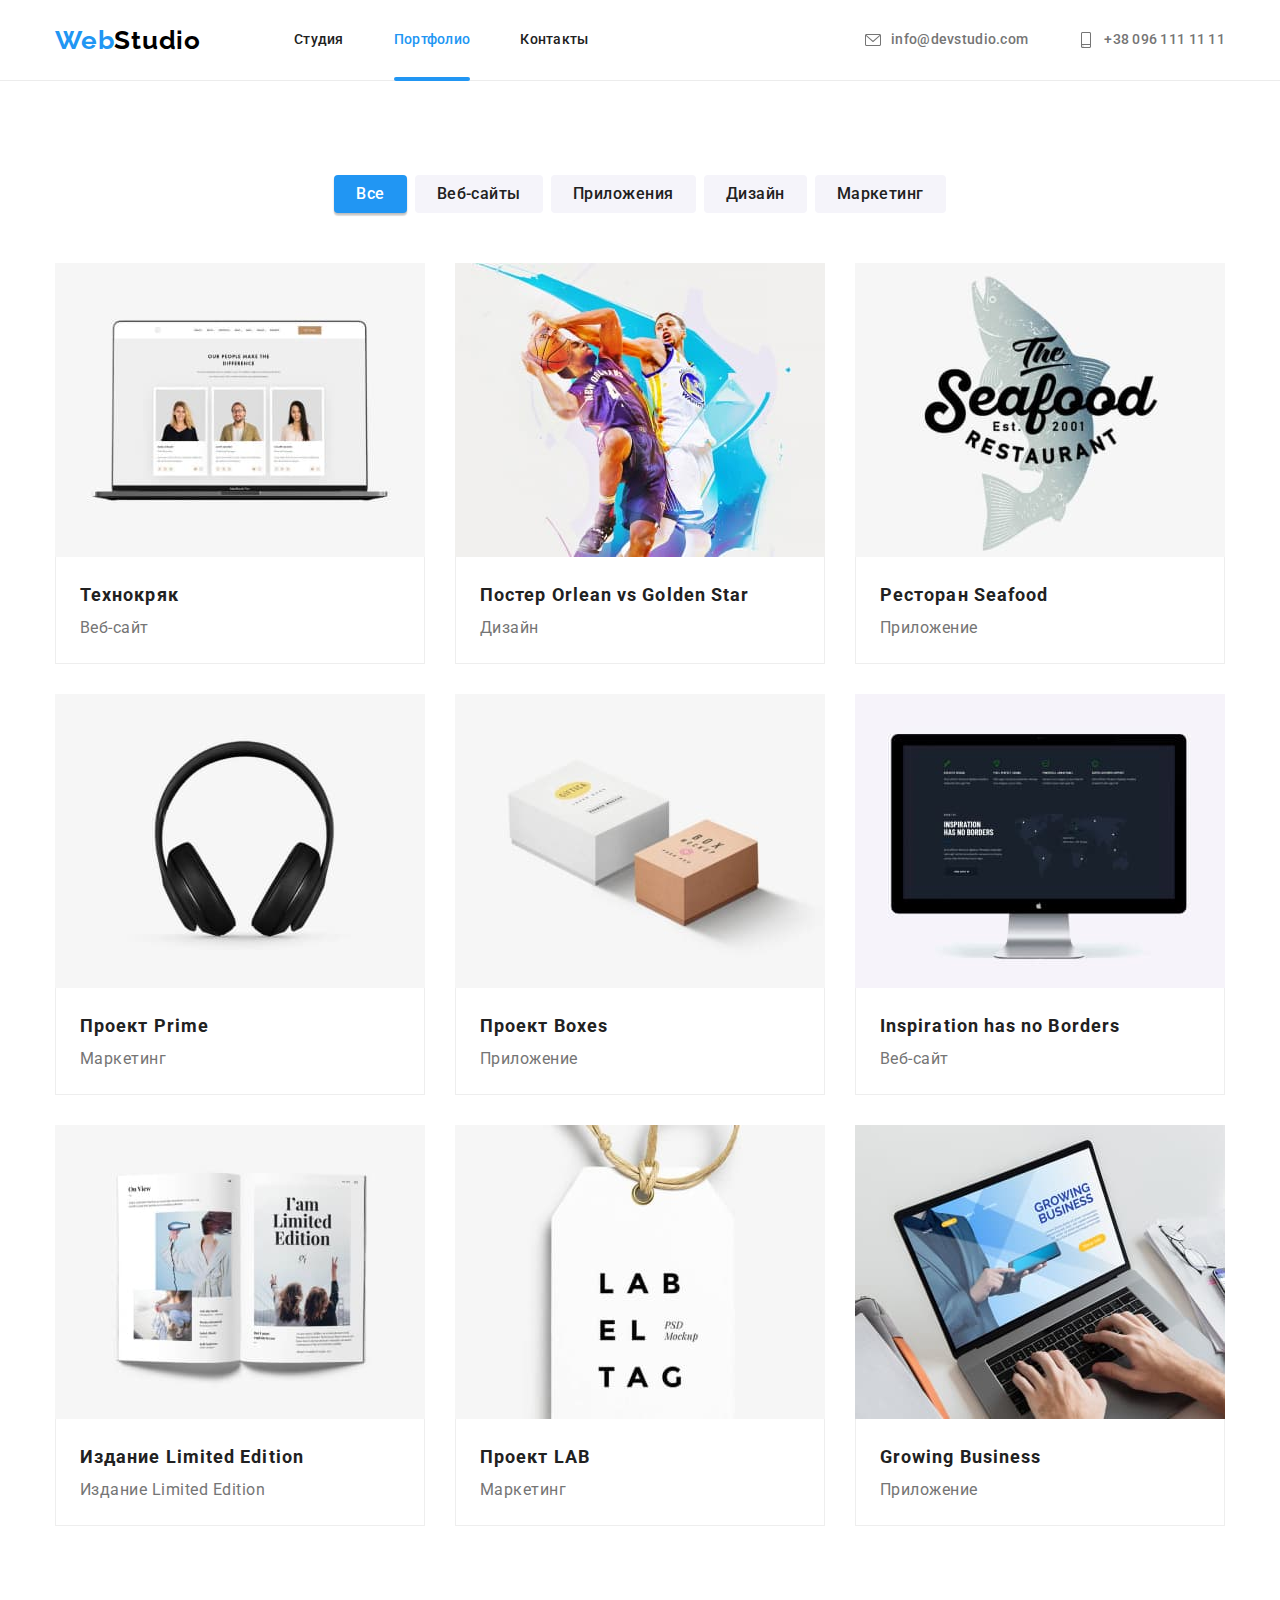
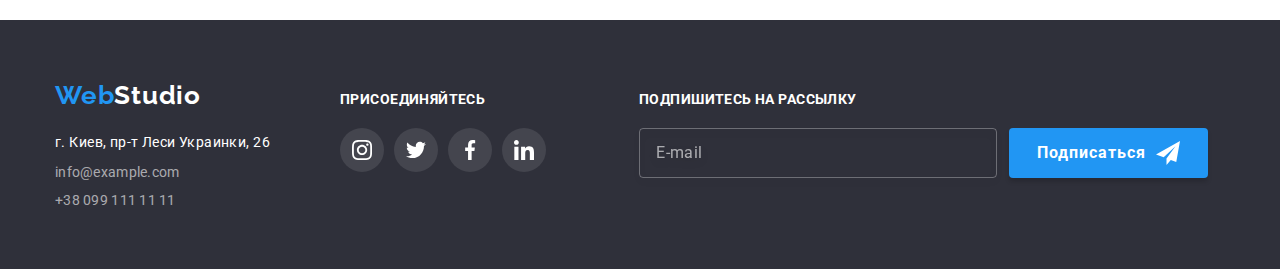
==== portfolio.html @ f816db90 "Clone homework 06" ====
<!DOCTYPE html>
<html lang="ru">
  <head>
    <meta charset="UTF-8" />
    <meta http-equiv="X-UA-Compatible" content="IE=edge" />
    <meta name="viewport" content="width=device-width, initial-scale=1.0" />
    <title>Портфолио</title>
    <link rel="stylesheet" href="css/modern-normalize.css" />
    <link rel="stylesheet" href="./css/styles.css" />

    <link rel="preconnect" href="https://fonts.googleapis.com" />
    <link rel="preconnect" href="https://fonts.gstatic.com" crossorigin />
    <link
      href="https://fonts.googleapis.com/css2?family=Raleway:wght@700&family=Roboto:wght@400;500;700;900&display=swap"
      rel="stylesheet"
    />
  </head>
  <body>
    <header class="header">
      <div class="container header-container">
        <nav class="header-navi">
          <a class="header-logo-first header-logo logo link" lang="en" href="./index.html"
            >Web<span class="header-logo-second logo">Studio</span></a
          >

          <ul class="header-list list">
            <li class="header-item">
              <a class="header-link link" href="./index.html">Студия</a>
            </li>
            <li class="header-item">
              <a class="header-link current link" href="./portfolio.html">Портфолио</a>
            </li>
            <li class="header-item"><a class="header-link link" href="">Контакты</a></li>
          </ul>
        </nav>
        <ul class="contact-list list">
          <li class="contact-item">
            <a href="mailto:info@devstudio.com" class="header-contacts header-envelope link">
              <svg class="contact-item-icon" width="16" height="16">
                <use href="./images/icons.svg#icon-envelope"></use>
              </svg>
              info@devstudio.com</a
            >
          </li>
          <li class="contact-item">
            <a href="tel:+380961111111" class="header-contacts header-tel link">
              <svg class="contact-item-icon" width="16" height="16">
                <use href="./images/icons.svg#icon-smartphone"></use>
              </svg>
              +38 096 111 11 11</a
            >
          </li>
        </ul>
      </div>
    </header>
    <main>
      <section class="filter section">
        <div class="container">
          <h1 class="filter-title visually-hidden">Projects</h1>
          <ul class="filter-list list">
            <li class="filter-item">
              <button class="filter-btn current-btn" type="button">Все</button>
            </li>
            <li class="filter-item"><button class="filter-btn" type="button">Веб-сайты</button></li>
            <li class="filter-item">
              <button class="filter-btn" type="button">Приложения</button>
            </li>
            <li class="filter-item"><button class="filter-btn" type="button">Дизайн</button></li>
            <li class="filter-item"><button class="filter-btn" type="button">Маркетинг</button></li>
          </ul>
          <ul class="work-list list">
            <li class="work-item">
              <div class="work-item-focus">
                <a href="" class="work-focus-link link">
                  <div class="work-item-wrap">
                    <img src="./images/portfolio/techno.jpg" width="370" alt="Технокряк" />
                    <p class="work-top-text">
                      Технокряк это современная площадка распространения коронавируса. Компании
                      используют эту платформу для цифрового шпионажа и атак на защищённые сервера
                      конкурентов.
                    </p>
                  </div>
                  <div class="work-about">
                    <h2 class="work-title">Технокряк</h2>
                    <p class="work-text">Веб-сайт</p>
                  </div>
                </a>
              </div>
            </li>

            <li class="work-item">
              <div class="work-item-focus">
                <a href="" class="work-focus-link link">
                  <div class="work-item-wrap">
                    <img
                      src="./images/portfolio/poster.jpg"
                      width="370"
                      alt="Постер New Orlean vs Golden Star"
                    />
                    <p class="work-top-text">
                      Lorem ipsum dolor sit amet consectetur adipisicing elit. Rerum, placeat
                      molestiae accusantium facere illum sapiente. Accusantium, sit quod maiores
                      nulla, tempore ratione laudantium a maxime atque odit ipsam reprehenderit
                      impedit!
                    </p>
                  </div>
                  <div class="work-about">
                    <h2 class="work-title">Постер <span lang="en">Orlean vs Golden Star</span></h2>
                    <p class="work-text">Дизайн</p>
                  </div>
                </a>
              </div>
            </li>

            <li class="work-item">
              <div class="work-item-focus">
                <a href="" class="work-focus-link link">
                  <div class="work-item-wrap">
                    <img src="./images/portfolio/seafood.jpg" width="370" alt="Ресторан Seafood" />
                    <p class="work-top-text">
                      Lorem ipsum dolor sit amet consectetur adipisicing elit. Rerum, placeat
                      molestiae accusantium facere illum sapiente. Accusantium, sit quod maiores
                      nulla, tempore ratione laudantium a maxime atque odit ipsam reprehenderit
                      impedit!
                    </p>
                  </div>
                  <div class="work-about">
                    <h2 class="work-title">Ресторан <span lang="en">Seafood</span></h2>
                    <p class="work-text">Приложение</p>
                  </div>
                </a>
              </div>
            </li>
            <li class="work-item">
              <div class="work-item-focus">
                <a href="" class="work-focus-link link">
                  <div class="work-item-wrap">
                    <img src="./images/portfolio/prime.jpg" width="370" alt="Проект Prime" />
                    <p class="work-top-text">
                      Lorem ipsum dolor sit amet consectetur adipisicing elit. Rerum, placeat
                      molestiae accusantium facere illum sapiente. Accusantium, sit quod maiores
                      nulla, tempore ratione laudantium a maxime atque odit ipsam reprehenderit
                      impedit!
                    </p>
                  </div>
                  <div class="work-about">
                    <h2 class="work-title">Проект <span lang="en">Prime</span></h2>
                    <p class="work-text">Маркетинг</p>
                  </div>
                </a>
              </div>
            </li>
            <li class="work-item">
              <div class="work-item-focus">
                <a href="" class="work-focus-link link">
                  <div class="work-item-wrap">
                    <img src="./images/portfolio/boxes.jpg" width="370" alt="Проект Boxes" />
                    <p class="work-top-text">
                      Lorem ipsum dolor sit amet consectetur adipisicing elit. Eius, soluta deserunt
                      praesentium ea harum ipsum quis dolores, aut iusto ducimus doloremque atque
                      consequatur sapiente vero? In error atque eius unde.
                    </p>
                  </div>
                  <div class="work-about">
                    <h2 class="work-title">Проект <span lang="en">Boxes</span></h2>
                    <p class="work-text">Приложение</p>
                  </div>
                </a>
              </div>
            </li>
            <li class="work-item">
              <div class="work-item-focus">
                <a href="" class="work-focus-link link">
                  <div class="work-item-wrap">
                    <img
                      lang="en"
                      src="./images/portfolio/borders.jpg"
                      width="370"
                      alt="Inspiration has no Borders"
                    />
                    <p class="work-top-text">
                      Lorem ipsum dolor sit amet consectetur adipisicing elit. Rerum, placeat
                      molestiae accusantium facere illum sapiente. Accusantium, sit quod maiores
                      nulla, tempore ratione laudantium a maxime atque odit ipsam reprehenderit
                      impedit!
                    </p>
                  </div>
                  <div class="work-about">
                    <h2 lang="en" class="work-title">Inspiration has no Borders</h2>
                    <p class="work-text">Веб-сайт</p>
                  </div>
                </a>
              </div>
            </li>
            <li class="work-item">
              <div class="work-item-focus">
                <a href="" class="work-focus-link link">
                  <div class="work-item-wrap">
                    <img
                      src="./images/portfolio/limited.jpg"
                      width="370"
                      alt="Издание Limited Edition"
                    />
                    <p class="work-top-text">
                      Lorem ipsum dolor sit amet consectetur adipisicing elit. Rerum, placeat
                      molestiae accusantium facere illum sapiente. Accusantium, sit quod maiores
                      nulla, tempore ratione laudantium a maxime atque odit ipsam reprehenderit
                      impedit!
                    </p>
                  </div>
                  <div class="work-about">
                    <h2 class="work-title">Издание <span lang="en">Limited Edition</span></h2>
                    <p class="work-text">Издание <span lang="en">Limited Edition</span></p>
                  </div>
                </a>
              </div>
            </li>
            <li class="work-item">
              <div class="work-item-focus">
                <a href="" class="work-focus-link link">
                  <div class="work-item-wrap">
                    <img src="./images/portfolio/lab.jpg" width="370" alt="Проект LAB" />
                    <p class="work-top-text">
                      Lorem ipsum dolor sit amet consectetur adipisicing elit. Rerum, placeat
                      molestiae accusantium facere illum sapiente. Accusantium, sit quod maiores
                      nulla, tempore ratione laudantium a maxime atque odit ipsam reprehenderit
                      impedit!
                    </p>
                  </div>
                  <div class="work-about">
                    <h2 class="work-title">Проект <span lang="en">LAB</span></h2>
                    <p class="work-text">Маркетинг</p>
                  </div>
                </a>
              </div>
            </li>
            <li class="work-item">
              <div class="work-item-focus">
                <a href="" class="work-focus-link link">
                  <div class="work-item-wrap">
                    <img
                      lang="en"
                      src="./images/portfolio/business.jpg"
                      width="370"
                      alt="Growing Business"
                    />
                    <p class="work-top-text">
                      Lorem ipsum dolor sit amet consectetur adipisicing elit. Rerum, placeat
                      molestiae accusantium facere illum sapiente. Accusantium, sit quod maiores
                      nulla, tempore ratione laudantium a maxime atque odit ipsam reprehenderit
                      impedit!
                    </p>
                  </div>
                  <div class="work-about">
                    <h2 lang="en" class="work-title">Growing Business</h2>
                    <p class="work-text">Приложение</p>
                  </div>
                </a>
              </div>
            </li>
          </ul>
        </div>
      </section>
    </main>
    <footer class="footer-main">
      <div class="container footer-all">
        <div class="footer-first">
          <a lang="en" href="./index.html" class="footer-logo-first logo footer-logo link"
            >Web<span class="footer-logo-second logo">Studio</span></a
          >
          <address class="footer">
            <ul class="footer-list list">
              <li class="footer-item">
                <a href="https://goo.gl/maps/25rhQZWRj38k3xnr6" class="footer-address link"
                  >г. Киев, пр-т Леси Украинки, 26</a
                >
              </li>
              <li class="footer-item">
                <a href="mailto:info@example.com" class="footer-contacts link">info@example.com</a>
              </li>
              <li class="footer-item">
                <a href="tel:+380991111111" class="footer-contacts link">+38 099 111 11 11</a>
              </li>
            </ul>
          </address>
        </div>
        <div class="footer-join">
          <p class="footer-join-title">присоединяйтесь</p>
          <ul class="footer-social-list list">
            <li class="footer-social-item">
              <a href="" class="footer-social-link">
                <svg class="footer-social-icon" width="20" height="20">
                  <use href="./images/icons.svg#icon-instagram"></use>
                </svg>
              </a>
            </li>
            <li class="footer-social-item">
              <a href="" class="footer-social-link">
                <svg class="footer-social-icon" width="20" height="20">
                  <use href="./images/icons.svg#icon-twitter"></use>
                </svg>
              </a>
            </li>
            <li class="footer-social-item">
              <a href="" class="footer-social-link">
                <svg class="footer-social-icon" width="20" height="20">
                  <use href="./images/icons.svg#icon-facebook"></use>
                </svg>
              </a>
            </li>
            <li class="footer-social-item">
              <a href="" class="footer-social-link">
                <svg class="footer-social-icon" width="20" height="20">
                  <use href="./images/icons.svg#icon-linkedin"></use>
                </svg>
              </a>
            </li>
          </ul>
        </div>
        <div class="mailing">
          <p class="mailing-title">Подпишитесь на рассылку</p>
          <form action="#" class="mailing-forms">
            <input type="email" class="mailing-text" placeholder="E-mail" />
            <button type="submit" class="mailing-btn">
              Подписаться
              <svg class="send-icon" width="24" height="24">
                <use href="images/icons.svg#icon-send"></use>
              </svg>
            </button>
          </form>
        </div>
      </div>
    </footer>
  </body>
</html>
---- css/styles.css ----
:root {
  --first-color: #ffffff;
  --second-color: #212121;
  --third-color: #757575;
  --accent-color: #2196f3;
  --background-button: #f5f4fa;
  --contacts-color: rgba(255, 255, 255, 0.6);
  --background-first: #2f303a;
  --background-second: #e5e5e5;
  --logo-color: #000000;
  --hover-color: #188ce8;
  --icon-color: #afb1b8;
}

body {
  font-family: Roboto, sans-serif;
  color: var(--second-color);
}
button {
  cursor: pointer;
}

.list {
  list-style: none;
}
.link {
  text-decoration: none;
}

p,
h1,
h2,
h3,
h4,
h5,
h6 {
  margin: 0;
}
ul {
  margin: 0;
  padding: 0;
}

.container {
  width: 1200px;
  padding-left: 15px;
  padding-right: 15px;
  margin: 0 auto;
}
.section {
  padding-top: 94px;
  padding-bottom: 94px;
}
img {
  display: block;
  max-width: 100%;
}

.visually-hidden {
  position: absolute;
  width: 1px;
  height: 1px;
  margin: -1px;
  border: 0;
  padding: 0;
  white-space: nowrap;
  clip-path: inset(100%);
  clip: rect(0 0 0 0);
  overflow: hidden;
}
/* -----------Logo---------------- */
.logo {
  font-family: Raleway;
  font-weight: 700;
  font-size: 26px;
  line-height: 1.19;
  letter-spacing: 0.03em;
}
.header-logo {
  display: block;
  padding-top: 24px;
  padding-bottom: 24px;
}
.header-logo-first {
  color: var(--accent-color);
  margin-right: 93px;
}
.header-logo-second {
  color: var(--logo-color);
}

.footer-logo-first {
  color: var(--accent-color);
}
.footer-logo-second {
  color: var(--first-color);
}
/* -----------------Header-------------- */
.current-link {
  color: var(--accent-color);
}
.header {
  background-color: var(--first-color);
  border-bottom: 1px solid #ececec;
  width: 100%;
}
.header-link {
  display: block;
  font-weight: 500;
  font-size: 14px;
  line-height: 1.14;
  letter-spacing: 0.02em;
  padding-top: 32px;
  padding-bottom: 32px;

  color: var(--second-color);
  transition: color 250ms cubic-bezier(0.4, 0, 0.2, 1);
  position: relative;
}
.header-link:hover,
.header-link:focus,
.current {
  color: var(--accent-color);
}
.header-link.current::after {
  content: '';
  width: 100%;
  height: 4px;
  border-radius: 2px;
  background-color: var(--accent-color);
  position: absolute;
  left: 0;
  bottom: -1px;
}
.header-contacts {
  display: flex;
  align-items: center;
  font-weight: 500;
  font-size: 14px;
  line-height: 1.14;
  letter-spacing: 0.02em;
  padding-top: 32px;
  padding-bottom: 32px;

  color: var(--third-color);
  transition: color 250ms cubic-bezier(0.4, 0, 0.2, 1);
}
.header-contacts:focus,
.header-contacts:hover {
  color: var(--accent-color);
}
.header-navi {
  display: flex;
  align-items: center;
}
.header-container {
  display: flex;
  align-items: center;
}

.contact-list {
  display: flex;
  margin-left: auto;
  justify-content: center;
  align-items: center;
}
.header-list {
  display: flex;
}
.header-item {
  display: block;
  margin-right: 50px;
}
.header-item:last-child {
  margin-right: 0;
}
.contact-item {
  display: flex;
  align-items: center;
  justify-content: center;
  margin-right: 50px;
}

.contact-item:last-child {
  margin-right: 0px;
}
.contact-item-icon {
  fill: currentColor;
  margin-right: 10px;
}

/* -------------- Footer -------------------  */
.footer-main {
  background-color: var(--background-first);
  padding-top: 60px;
  padding-bottom: 60px;
}
.footer-logo {
  display: block;
  margin-bottom: 20px;
}

.footer-item:not(:last-child) {
  margin-bottom: 9px;
}

.footer-link {
  font-size: 14px;
  line-height: 1.14;
  letter-spacing: 0.02em;

  color: var(--second-color);
  transition: color 250ms cubic-bezier(0.4, 0, 0.2, 1);
}
.footer-link:hover,
.footer-link:focus {
  color: var(--accent-color);
}
.footer-contacts {
  font-size: 14px;
  font-style: normal;
  line-height: 1.14;
  letter-spacing: 0.02em;

  color: var(--contacts-color);
  transition: color 250ms cubic-bezier(0.4, 0, 0.2, 1);
}
.footer-contacts:hover,
.footer-contacts:focus {
  color: var(--accent-color);
}
.footer-address {
  font-size: 14px;
  font-style: normal;
  line-height: 1.71;
  letter-spacing: 0.03em;
  color: var(--first-color);
  transition: color 250ms cubic-bezier(0.4, 0, 0.2, 1);
}

.footer-address:hover,
.footer-address:focus {
  color: var(--accent-color);
}
.footer-all {
  display: flex;
  align-items: baseline;
}
.footer-join {
  justify-content: center;
  align-items: center;
  margin-top: 0px;
  margin-left: 70px;
}
.footer-join-title {
  font-weight: 700;
  font-size: 14px;
  line-height: 1.14;
  letter-spacing: 0.03em;
  text-align: left;
  text-transform: uppercase;
  color: var(--first-color);
  margin-bottom: 20px;
}
.footer-social-list {
  display: flex;
  justify-content: center;
}
.footer-social-item {
  width: 44px;
  height: 44px;
}
.footer-social-item + .footer-social-item {
  margin-left: 10px;
}
.footer-social-link {
  display: flex;
  align-items: center;
  justify-content: center;
  width: 100%;
  height: 100%;
  border-radius: 50%;
  background-color: rgba(255, 255, 255, 0.1);
  transition: background-color 250ms cubic-bezier(0.4, 0, 0.2, 1);
}
.footer-social-link:hover,
.footer-social-link:focus {
  background-color: var(--accent-color);
}
.footer-social-icon {
  fill: var(--first-color);
}
.mailing {
  justify-content: center;
  align-items: center;
  margin-top: 0px;
  margin-left: 93px;
}
.mailing-forms {
  display: flex;
}
.mailing-forms:hover, .mailing-forms:focus {
  color: var(--accent-color);
}
.mailing-title {
  font-weight: 700;
font-size: 14px;
line-height: 1.14;
letter-spacing: 0.03em;
text-transform: uppercase;
color: var(--first-color);
margin-bottom: 20px;
}


.mailing-text {
  border: 1px solid rgba(255, 255, 255, 0.3);
box-sizing: border-box;
filter: drop-shadow(0px 4px 4px rgba(0, 0, 0, 0.15));
border-radius: 4px;
padding: 15px 16px;
background-color: transparent;
width: 358px; 
color: var(--first-color);

}
.mailing-text::placeholder {
  width: 358px;
  height: 50px;
  font-size: 16px;
line-height: 1.25;
display: flex;
align-items: center;
letter-spacing: 0.03em;
color: rgba(255, 255, 255, 0.6);

}
.mailing-btn {
  display: flex;
  justify-content: center;
  align-items: center;
padding: 10px 28px;
  font-weight: 700;
font-size: 16px;
line-height: 1.87;
display: flex;
align-items: center;
text-align: center;
letter-spacing: 0.06em;
color: var(--first-color);
border: none;
box-shadow: 0px 4px 4px rgba(0, 0, 0, 0.15);
border-radius: 4px;
background: var(--accent-color);



margin-left: 12px;
}
.send-icon {
  margin-left: 10px;
}


/*-------------- Main section -------------*/
.main-work {
  background-image: linear-gradient(rgba(47, 48, 58, 0.4), rgba(47, 48, 58, 0.4)),
    url(../images/Img_bg.jpg);
  background-repeat: no-repeat;
  background-size: cover;
  background-position: center;
  margin-left: auto;
  margin-right: auto;
  max-width: 1600px;
  text-align: center;
  padding-top: 200px;
  padding-bottom: 200px;
}
.main-container {
  width: 696px;
}

.main-title {
  font-weight: 900;
  font-size: 44px;
  line-height: 1.36;
  text-align: center;
  letter-spacing: 0.06em;
  text-transform: uppercase;
  color: var(--first-color);
  margin-bottom: 30px;
}
.main-btn {
  font-family: Roboto;
  font-weight: 700;
  font-size: 16px;
  line-height: 1.87;
  letter-spacing: 0.06em;

  display: inline-block;
  border: none;
  border-radius: 4px;

  max-height: 50px;
  color: var(--first-color);
  background-color: var(--accent-color);
  cursor: pointer;
  padding: 10px 32px;
  transition: color 250ms cubic-bezier(0.4, 0, 0.2, 1),
    background-color 250ms cubic-bezier(0.4, 0, 0.2, 1);
}
.main-btn:hover,
.main-btn:focus {
  background-color: var(--hover-color);
  color: var(--first-color);
}

/* --------- Features section ---------- */
.features {
  background-color: var(--first-color);
}
.features-icon-list {
  display: flex;
  justify-content: center;
}
.features-icon-item {
  display: flex;
  align-items: center;
  justify-content: center;
  width: 270px;
  height: 120px;
  background-color: var(--background-button);
  margin-bottom: 30px;
}
.features-icon-item + .features-icon-item {
  margin-left: 30px;
}
.features-list {
  display: flex;
}
.features-item {
  max-width: 270px;
}
.features-item:not(:last-child) {
  margin-right: 30px;
}

.features-func {
  font-weight: 700;
  font-size: 14px;
  line-height: 1.14;
  letter-spacing: 0.03em;
  text-transform: uppercase;
  color: var(--second-color);
  margin-bottom: 10px;
}
.features-text {
  font-size: 14px;
  line-height: 1.71;
  letter-spacing: 0.03em;
  color: var(--third-color);
}


/* ----------- About ------------ */

.about {
  background-color: var(--first-color);
  padding-top: 0;
}
.about-list {
  display: flex;
}
.about-item {
  position: relative;
}
.about-item:not(:last-child) {
  margin-right: 30px;
}
.about-title {
  font-weight: 700;
  font-size: 36px;
  line-height: 1.17;
  text-align: center;
  letter-spacing: 0.03em;

  color: var(--second-color);
  margin-bottom: 50px;
}

.about-top-text {
  display: flex;
  justify-content: center;
  align-items: center;
  width: 370px;
  height: 70px;
  font-weight: 700;
  font-size: 14px;
  line-height: 1.14;
  text-align: center;
  letter-spacing: 0.03em;
  text-transform: uppercase;
  color: var(--first-color);
  background-color: rgba(47, 48, 58, 0.8);

  position: absolute;
  bottom: 0;
}

/* --------------- Team ------------- */
.team {
  background-color: var(--background-button);
}

.team-title {
  font-weight: 700;
  font-size: 36px;
  line-height: 1.16;
  letter-spacing: 0.03em;
  text-align: center;

  color: var(--second-color);
  margin-bottom: 50px;
}
.team-card {
  background-color: var(--first-color);
  box-shadow: 0px 1px 3px rgba(0, 0, 0, 0.12), 0px 1px 1px rgba(0, 0, 0, 0.14),
    0px 2px 1px rgba(0, 0, 0, 0.2);
  border-radius: 0px 0px 4px 4px;
  padding: 30px 32px;
}
.team-list {
  display: flex;
  flex-wrap: wrap;
  margin-right: -30px;
  margin-bottom: -30px;
}
.team-item {
  flex-basis: calc(100% / 4 - 30px);
  margin-right: 30px;
  margin-bottom: 30px;
  /* filter: drop-shadow(0px 4px 4px rgba(0, 0, 0, 0.25)); */
}

.team-personal {
  font-weight: 500;
  font-size: 16px;
  line-height: 1.19;
  text-align: center;
  letter-spacing: 0.03em;

  color: var(--second-color);

  margin-bottom: 10px;
}

.team-text {
  font-size: 16px;
  line-height: 1.19;
  letter-spacing: 0.03em;
  text-align: center;
  color: var(--third-color);
  margin-bottom: 16px;
}

.team-social-list {
  display: flex;
  justify-content: center;
  /* padding-left: 32px;
  padding-right: 32px; */
}
.team-social-item {
  width: 44px;
  height: 44px;
}
.team-social-item + .team-social-item {
  margin-left: 10px;
}
.team-social-link {
  display: flex;
  align-items: center;
  justify-content: center;
  width: 100%;
  height: 100%;
  border-radius: 50%;
  background-color: var(--first-color);
  color: var(--icon-color);
  transition: color 250ms cubic-bezier(0.4, 0, 0.2, 1),
    background-color 250ms cubic-bezier(0.4, 0, 0.2, 1);
}
.team-social-link:hover,
.team-social-link:focus {
  background-color: var(--accent-color);
  color: var(--first-color);
}
.team-social-icon {
  fill: currentColor;
}

/* --------------- CLIENT ------------------- */

.client-title {
  font-weight: 700px;
  font-size: 36px;
  line-height: 1.17;
  text-align: center;
  letter-spacing: 0.03em;
  margin-top: 0;
  margin-bottom: 50px;
}

.client-list {
  display: flex;
  justify-content: center;
}
.client-item {
  display: flex;
  align-items: center;
  justify-content: center;
  width: 170px;
  height: 92px;
}
.client-item + .client-item {
  margin-left: 30px;
}
.client-link {
  display: flex;
  align-items: center;
  justify-content: center;
  width: 100%;
  height: 100%;
  color: var(--icon-color);
  border: 1px solid #afb1b8;
  border-radius: 4px;
  transition: color 250ms cubic-bezier(0.4, 0, 0.2, 1),
    border-color 250ms cubic-bezier(0.4, 0, 0.2, 1);
}
.client-icon {
  fill: currentColor;
}
.client-link:focus,
.client-link:hover {
  color: var(--accent-color);
  border-color: var(--accent-color);
}

/* --------------- PORTFOLIO----------------- */

/* -----------------Filter------------------ */
.filter {
  background-color: var(--first-color);
}
.filter-list {
  display: flex;
  justify-content: center;
  margin-bottom: 50px;
}

.filter-item:not(:last-child) {
  margin-right: 8px;
}
.work-list {
  display: flex;
  flex-wrap: wrap;
  margin-right: -30px;
  margin-bottom: -30px;
}
.work-item {
  flex-basis: calc(100% / 3 - 30px);
  margin-right: 30px;
  margin-bottom: 30px;
}
.work-item-wrap {
  position: relative;
  overflow: hidden;
}
.work-top-text {
  font-size: 18px;
  line-height: 1.56;
  letter-spacing: 0.03em;
  color: var(--first-color);
  background-color: rgba(33, 150, 243, 0.9);
  padding: 63px 24px;
  position: absolute;
  top: 0;
  left: 0;
  width: 370px;
  height: 100%;
  transition: transform 250ms cubic-bezier(0.4, 0, 0.2, 1);
  transform: translateY(101%);
  overflow: auto;
}
.work-focus-link:hover .work-top-text,
.work-focus-link:focus .work-top-text {
  transform: translateY(0);
}

.work-focus-link {
  display: block;
  border: 1px solid rgba(238, 238, 238, 1)
  background-color: var(--first-color);
  transition: box-shadow 250ms cubic-bezier(0.4, 0, 0.2, 1);
}
.work-focus-link:hover,
.work-focus-link:focus {
  box-shadow: 0px 4px 4px 0px rgba(0, 0, 0, 0.25);
  opacity: 1;
  }
.filter-btn {
  font-family: Roboto;
  font-weight: 500;
  font-size: 16px;
  line-height: 1.62;
  text-align: center;
  letter-spacing: 0.03em;
  cursor: pointer;
  background-color: var(--background-button);
  color: var(--second-color);
  border: none;
  border-radius: 4px;
  margin-right: 8px;
  padding: 6px 22px;
  transition: color 250ms cubic-bezier(0.4, 0, 0.2, 1),
    background-color 250ms cubic-bezier(0.4, 0, 0.2, 1),
    box-shadow 250ms cubic-bezier(0.4, 0, 0.2, 1);
}
.filter-btn:last-child {
  margin-right: 0;
}
.filter-btn:hover,
.filter-btn:focus {
  background-color: var(--accent-color);
  color: var(--first-color);
  border: none;
  box-shadow: 0px 3px 1px rgba(0, 0, 0, 0.1), 0px 1px 2px rgba(0, 0, 0, 0.08),
    0px 2px 2px rgba(0, 0, 0, 0.12);
}
.current-btn {
  background-color: var(--accent-color);
  color: var(--first-color);
  border: none;
  box-shadow: 0px 3px 1px rgba(0, 0, 0, 0.1), 0px 1px 2px rgba(0, 0, 0, 0.08),
    0px 2px 2px rgba(0, 0, 0, 0.12);
}

.work-about {
  
  box-sizing: border-box;
  padding: 20px 24px;
  border: 1px solid rgba(238, 238, 238, 1);
  border-top: none;
}
.work-title {
  font-weight: 700;
  font-size: 18px;
  line-height: 2;
  letter-spacing: 0.06em;

  color: var(--second-color);
}
.work-text {
  font-size: 16px;
  line-height: 1.87;

  letter-spacing: 0.03em;
  color: var(--third-color);
}

/* -------------------------------- MODAL DROP WINDOW ----------------------- */

.dropwindow {
  width: 100vw;
  height: 100vh;
  background-color: rgba(0, 0, 0, 0.2);
  position: fixed;
  top: 0;
  left: 0;
  transition: opacity 250ms, visibility 250ms;
}
.modal {
  width: 528px;
  min-height: 581px;
  background-color: var(--first-color);
  border-radius: 4px;
  position: absolute;
  top: 50%;
  left: 50%;
  transform: translate(-50%, -50%);
  /* padding-top: 40px;
  padding-left: 40px;
  padding-right: 40px; */
  padding: 40px;
}
.modal-close {
  position: absolute;
  top: 8px;
  right: 8px;
  width: 30px;
  height: 30px;
  border-radius: 50%;
  border: 1px solid rgba(0, 0, 0, 0.1);
  background-color: transparent;
  display: flex;
  align-items: center;
  justify-content: center;
}
.close-icon:hover, .close-icon:focus {
  fill: var(--accent-color);
}
.is-hidden {
  visibility: hidden;
  opacity: 0;
  pointer-events: none;
}
.modal-title {
font-weight: 700;
font-size: 20px;
line-height: 1.15;
text-align: center;
letter-spacing: 0.03em;
color: var(--second-color);
margin-bottom: 12px;


}
.modal-form-field {
  margin-bottom: 10px;
  
}
.input-modal-wrap {
  position: relative;
}
.input-icon {
  position: absolute;
  top:50%;
  transform: translateY(-50%);
  left: 12px;
  transition: fill 250ms cubic-bezier(0.4, 0, 0.2, 1);
}

.modal-input {
  width: 100%;
  height: 40px;
  border: 1px solid rgba(33, 33, 33, 0.2);
  box-sizing: border-box;
  border-radius: 4px;
  
  padding-left: 42px;
  padding-right: 16px;
  background-color: transparent;
  transition: border-color 250ms cubic-bezier(0.4, 0, 0.2, 1);
}
.modal-input:focus, .modal-input:hover {
  border-color: var(--accent-color);
}
.modal-input:focus + .input-icon, .modal-input:hover + .input-icon {
  fill: var(--accent-color);
}

.form-btn {
display: block;
margin: 0 auto;
padding: 10px 56px;
}
.modal-input-text {
  display: block;
font-size: 12px;
line-height: 1.17;
letter-spacing: 0.01em;
color: var(--third-color);
margin-bottom: 4px;
}
.modal-text-area {
width: 100%;
height: 120px;
border: 1px solid rgba(33, 33, 33, 0.2);
box-sizing: border-box;
border-radius: 4px;
padding: 12px 16px;
outline: none;

resize: none;
}
.modal-text-area::placeholder {
  font-size: 12px;
line-height: 1.17;
letter-spacing: 0.01em;
color: rgba(117, 117, 117, 0.5);
}
.modal-check-text {
  font-size: 14px;
line-height: 1.71;
letter-spacing: 0.03em;
color: var(--third-color);
display: flex;
position: relative;
align-items: center;
}
.modal-check-text span {
  width: 16px;
  height: 15px;
  border-radius: 2px;
  margin-right: 7px;
  border: 1px solid #000000;
  display: flex;
  align-items: center;
  justify-content: center;

}
.modal-check:checked + .modal-check-text span {
  background-color: var(--accent-color);
  border: none;
}
.icon-check {
  fill: var(--first-color);
}
.modal-check-link {
color: var(--accent-color);
text-decoration-line: underline;
}
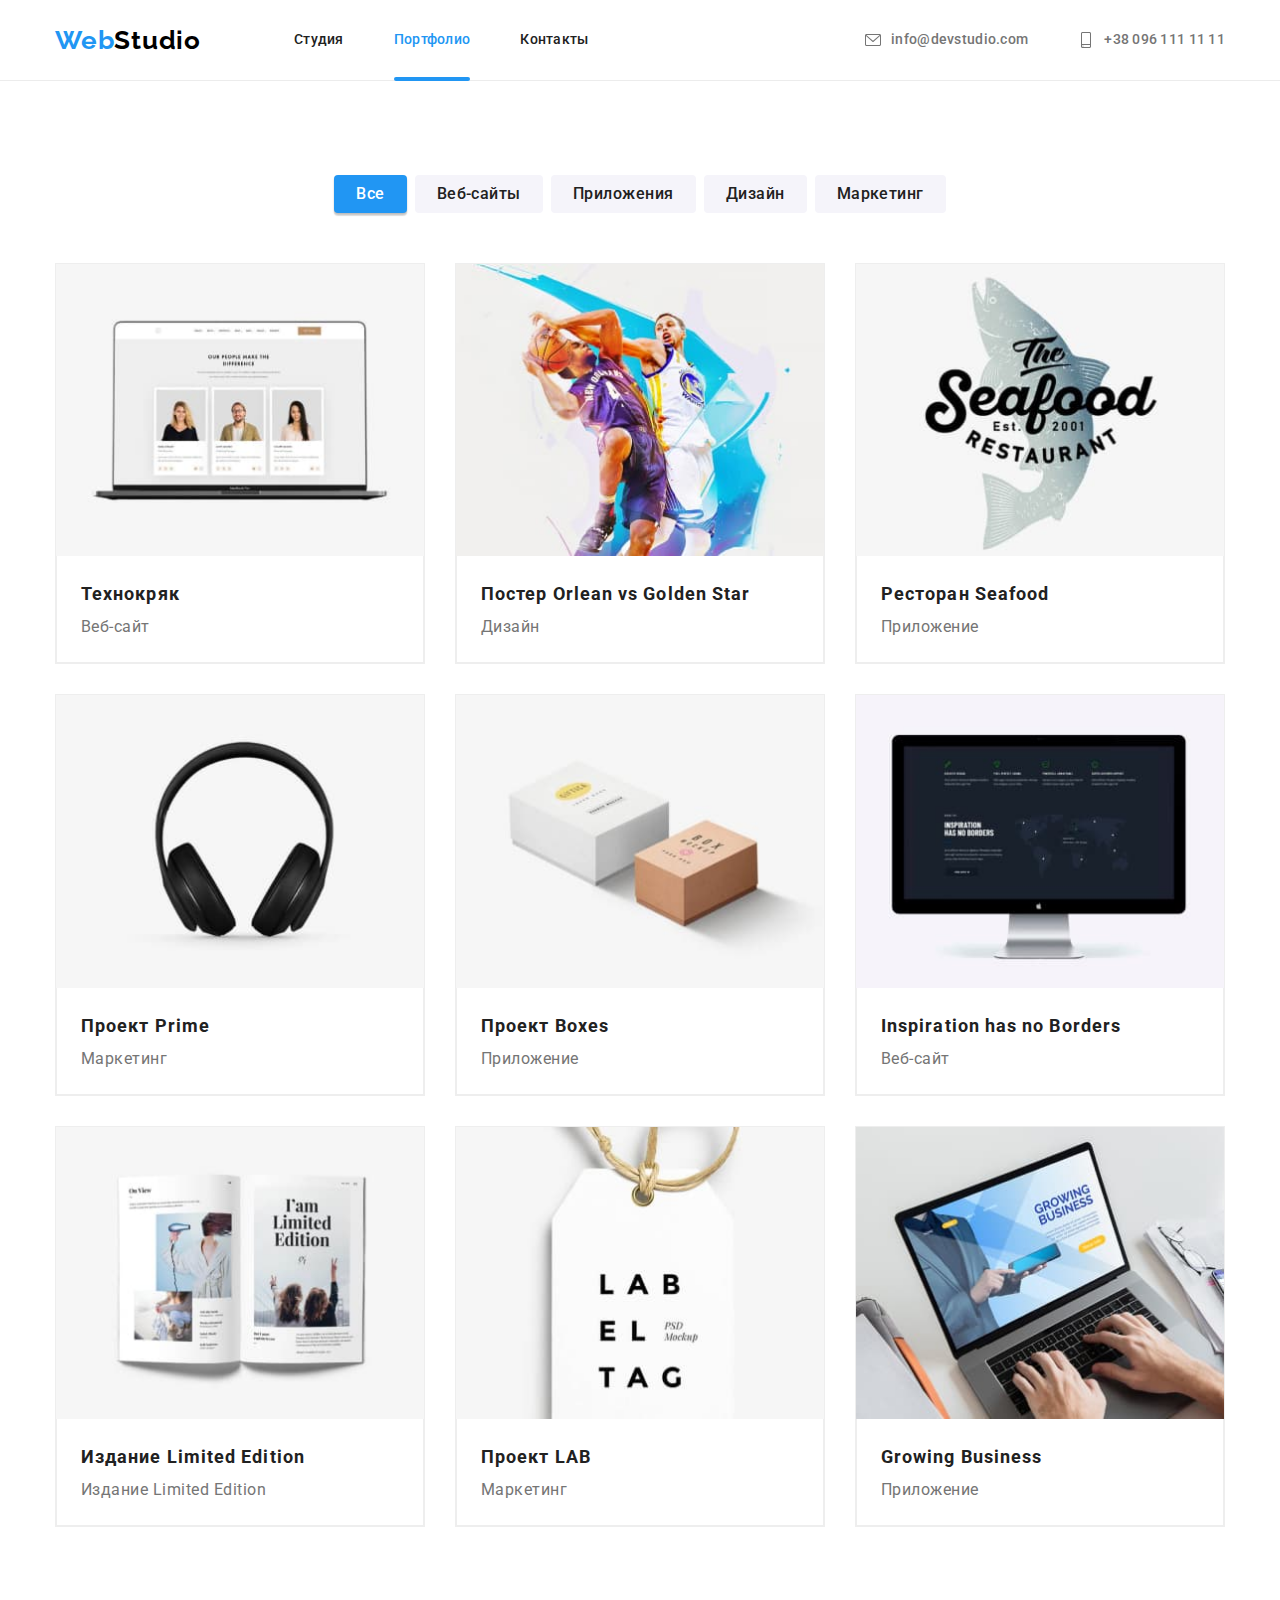
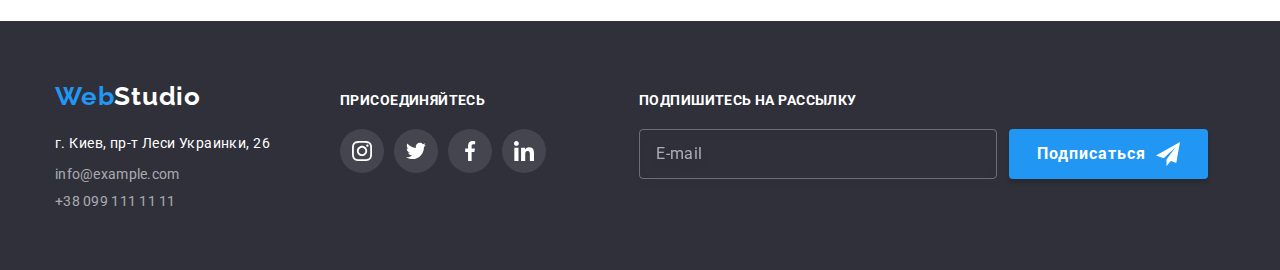
==== commit 7b9019d5: "hw 7 first part lesson 13" ====
--- a/portfolio.html
+++ b/portfolio.html
@@ -7,6 +7,7 @@
     <title>Портфолио</title>
     <link rel="stylesheet" href="css/modern-normalize.css" />
     <link rel="stylesheet" href="./css/styles.css" />
+    <link rel="stylesheet" href="/css/main.min.css" />
 
     <link rel="preconnect" href="https://fonts.googleapis.com" />
     <link rel="preconnect" href="https://fonts.gstatic.com" crossorigin />
--- a/css/styles.css
+++ b/css/styles.css
@@ -1,920 +1,21 @@
-:root {
-  --first-color: #ffffff;
-  --second-color: #212121;
-  --third-color: #757575;
-  --accent-color: #2196f3;
-  --background-button: #f5f4fa;
-  --contacts-color: rgba(255, 255, 255, 0.6);
-  --background-first: #2f303a;
-  --background-second: #e5e5e5;
-  --logo-color: #000000;
-  --hover-color: #188ce8;
-  --icon-color: #afb1b8;
-}
+/* -----------Logo---------------- */
 
-body {
-  font-family: Roboto, sans-serif;
-  color: var(--second-color);
-}
-button {
-  cursor: pointer;
-}
-
-.list {
-  list-style: none;
-}
-.link {
-  text-decoration: none;
-}
-
-p,
-h1,
-h2,
-h3,
-h4,
-h5,
-h6 {
-  margin: 0;
-}
-ul {
-  margin: 0;
-  padding: 0;
-}
-
-.container {
-  width: 1200px;
-  padding-left: 15px;
-  padding-right: 15px;
-  margin: 0 auto;
-}
-.section {
-  padding-top: 94px;
-  padding-bottom: 94px;
-}
-img {
-  display: block;
-  max-width: 100%;
-}
-
-.visually-hidden {
-  position: absolute;
-  width: 1px;
-  height: 1px;
-  margin: -1px;
-  border: 0;
-  padding: 0;
-  white-space: nowrap;
-  clip-path: inset(100%);
-  clip: rect(0 0 0 0);
-  overflow: hidden;
-}
-/* -----------Logo---------------- */
-.logo {
-  font-family: Raleway;
-  font-weight: 700;
-  font-size: 26px;
-  line-height: 1.19;
-  letter-spacing: 0.03em;
-}
-.header-logo {
-  display: block;
-  padding-top: 24px;
-  padding-bottom: 24px;
-}
-.header-logo-first {
-  color: var(--accent-color);
-  margin-right: 93px;
-}
-.header-logo-second {
-  color: var(--logo-color);
-}
-
-.footer-logo-first {
-  color: var(--accent-color);
-}
-.footer-logo-second {
-  color: var(--first-color);
-}
 /* -----------------Header-------------- */
-.current-link {
-  color: var(--accent-color);
-}
-.header {
-  background-color: var(--first-color);
-  border-bottom: 1px solid #ececec;
-  width: 100%;
-}
-.header-link {
-  display: block;
-  font-weight: 500;
-  font-size: 14px;
-  line-height: 1.14;
-  letter-spacing: 0.02em;
-  padding-top: 32px;
-  padding-bottom: 32px;
-
-  color: var(--second-color);
-  transition: color 250ms cubic-bezier(0.4, 0, 0.2, 1);
-  position: relative;
-}
-.header-link:hover,
-.header-link:focus,
-.current {
-  color: var(--accent-color);
-}
-.header-link.current::after {
-  content: '';
-  width: 100%;
-  height: 4px;
-  border-radius: 2px;
-  background-color: var(--accent-color);
-  position: absolute;
-  left: 0;
-  bottom: -1px;
-}
-.header-contacts {
-  display: flex;
-  align-items: center;
-  font-weight: 500;
-  font-size: 14px;
-  line-height: 1.14;
-  letter-spacing: 0.02em;
-  padding-top: 32px;
-  padding-bottom: 32px;
-
-  color: var(--third-color);
-  transition: color 250ms cubic-bezier(0.4, 0, 0.2, 1);
-}
-.header-contacts:focus,
-.header-contacts:hover {
-  color: var(--accent-color);
-}
-.header-navi {
-  display: flex;
-  align-items: center;
-}
-.header-container {
-  display: flex;
-  align-items: center;
-}
-
-.contact-list {
-  display: flex;
-  margin-left: auto;
-  justify-content: center;
-  align-items: center;
-}
-.header-list {
-  display: flex;
-}
-.header-item {
-  display: block;
-  margin-right: 50px;
-}
-.header-item:last-child {
-  margin-right: 0;
-}
-.contact-item {
-  display: flex;
-  align-items: center;
-  justify-content: center;
-  margin-right: 50px;
-}
-
-.contact-item:last-child {
-  margin-right: 0px;
-}
-.contact-item-icon {
-  fill: currentColor;
-  margin-right: 10px;
-}
 
 /* -------------- Footer -------------------  */
-.footer-main {
-  background-color: var(--background-first);
-  padding-top: 60px;
-  padding-bottom: 60px;
-}
-.footer-logo {
-  display: block;
-  margin-bottom: 20px;
-}
-
-.footer-item:not(:last-child) {
-  margin-bottom: 9px;
-}
-
-.footer-link {
-  font-size: 14px;
-  line-height: 1.14;
-  letter-spacing: 0.02em;
-
-  color: var(--second-color);
-  transition: color 250ms cubic-bezier(0.4, 0, 0.2, 1);
-}
-.footer-link:hover,
-.footer-link:focus {
-  color: var(--accent-color);
-}
-.footer-contacts {
-  font-size: 14px;
-  font-style: normal;
-  line-height: 1.14;
-  letter-spacing: 0.02em;
-
-  color: var(--contacts-color);
-  transition: color 250ms cubic-bezier(0.4, 0, 0.2, 1);
-}
-.footer-contacts:hover,
-.footer-contacts:focus {
-  color: var(--accent-color);
-}
-.footer-address {
-  font-size: 14px;
-  font-style: normal;
-  line-height: 1.71;
-  letter-spacing: 0.03em;
-  color: var(--first-color);
-  transition: color 250ms cubic-bezier(0.4, 0, 0.2, 1);
-}
-
-.footer-address:hover,
-.footer-address:focus {
-  color: var(--accent-color);
-}
-.footer-all {
-  display: flex;
-  align-items: baseline;
-}
-.footer-join {
-  justify-content: center;
-  align-items: center;
-  margin-top: 0px;
-  margin-left: 70px;
-}
-.footer-join-title {
-  font-weight: 700;
-  font-size: 14px;
-  line-height: 1.14;
-  letter-spacing: 0.03em;
-  text-align: left;
-  text-transform: uppercase;
-  color: var(--first-color);
-  margin-bottom: 20px;
-}
-.footer-social-list {
-  display: flex;
-  justify-content: center;
-}
-.footer-social-item {
-  width: 44px;
-  height: 44px;
-}
-.footer-social-item + .footer-social-item {
-  margin-left: 10px;
-}
-.footer-social-link {
-  display: flex;
-  align-items: center;
-  justify-content: center;
-  width: 100%;
-  height: 100%;
-  border-radius: 50%;
-  background-color: rgba(255, 255, 255, 0.1);
-  transition: background-color 250ms cubic-bezier(0.4, 0, 0.2, 1);
-}
-.footer-social-link:hover,
-.footer-social-link:focus {
-  background-color: var(--accent-color);
-}
-.footer-social-icon {
-  fill: var(--first-color);
-}
-.mailing {
-  justify-content: center;
-  align-items: center;
-  margin-top: 0px;
-  margin-left: 93px;
-}
-.mailing-forms {
-  display: flex;
-}
-.mailing-forms:hover, .mailing-forms:focus {
-  color: var(--accent-color);
-}
-.mailing-title {
-  font-weight: 700;
-font-size: 14px;
-line-height: 1.14;
-letter-spacing: 0.03em;
-text-transform: uppercase;
-color: var(--first-color);
-margin-bottom: 20px;
-}
-
-
-.mailing-text {
-  border: 1px solid rgba(255, 255, 255, 0.3);
-box-sizing: border-box;
-filter: drop-shadow(0px 4px 4px rgba(0, 0, 0, 0.15));
-border-radius: 4px;
-padding: 15px 16px;
-background-color: transparent;
-width: 358px; 
-color: var(--first-color);
-
-}
-.mailing-text::placeholder {
-  width: 358px;
-  height: 50px;
-  font-size: 16px;
-line-height: 1.25;
-display: flex;
-align-items: center;
-letter-spacing: 0.03em;
-color: rgba(255, 255, 255, 0.6);
-
-}
-.mailing-btn {
-  display: flex;
-  justify-content: center;
-  align-items: center;
-padding: 10px 28px;
-  font-weight: 700;
-font-size: 16px;
-line-height: 1.87;
-display: flex;
-align-items: center;
-text-align: center;
-letter-spacing: 0.06em;
-color: var(--first-color);
-border: none;
-box-shadow: 0px 4px 4px rgba(0, 0, 0, 0.15);
-border-radius: 4px;
-background: var(--accent-color);
-
-
-
-margin-left: 12px;
-}
-.send-icon {
-  margin-left: 10px;
-}
-
 
 /*-------------- Main section -------------*/
-.main-work {
-  background-image: linear-gradient(rgba(47, 48, 58, 0.4), rgba(47, 48, 58, 0.4)),
-    url(../images/Img_bg.jpg);
-  background-repeat: no-repeat;
-  background-size: cover;
-  background-position: center;
-  margin-left: auto;
-  margin-right: auto;
-  max-width: 1600px;
-  text-align: center;
-  padding-top: 200px;
-  padding-bottom: 200px;
-}
-.main-container {
-  width: 696px;
-}
-
-.main-title {
-  font-weight: 900;
-  font-size: 44px;
-  line-height: 1.36;
-  text-align: center;
-  letter-spacing: 0.06em;
-  text-transform: uppercase;
-  color: var(--first-color);
-  margin-bottom: 30px;
-}
-.main-btn {
-  font-family: Roboto;
-  font-weight: 700;
-  font-size: 16px;
-  line-height: 1.87;
-  letter-spacing: 0.06em;
-
-  display: inline-block;
-  border: none;
-  border-radius: 4px;
-
-  max-height: 50px;
-  color: var(--first-color);
-  background-color: var(--accent-color);
-  cursor: pointer;
-  padding: 10px 32px;
-  transition: color 250ms cubic-bezier(0.4, 0, 0.2, 1),
-    background-color 250ms cubic-bezier(0.4, 0, 0.2, 1);
-}
-.main-btn:hover,
-.main-btn:focus {
-  background-color: var(--hover-color);
-  color: var(--first-color);
-}
 
 /* --------- Features section ---------- */
-.features {
-  background-color: var(--first-color);
-}
-.features-icon-list {
-  display: flex;
-  justify-content: center;
-}
-.features-icon-item {
-  display: flex;
-  align-items: center;
-  justify-content: center;
-  width: 270px;
-  height: 120px;
-  background-color: var(--background-button);
-  margin-bottom: 30px;
-}
-.features-icon-item + .features-icon-item {
-  margin-left: 30px;
-}
-.features-list {
-  display: flex;
-}
-.features-item {
-  max-width: 270px;
-}
-.features-item:not(:last-child) {
-  margin-right: 30px;
-}
-
-.features-func {
-  font-weight: 700;
-  font-size: 14px;
-  line-height: 1.14;
-  letter-spacing: 0.03em;
-  text-transform: uppercase;
-  color: var(--second-color);
-  margin-bottom: 10px;
-}
-.features-text {
-  font-size: 14px;
-  line-height: 1.71;
-  letter-spacing: 0.03em;
-  color: var(--third-color);
-}
-
 
 /* ----------- About ------------ */
 
-.about {
-  background-color: var(--first-color);
-  padding-top: 0;
-}
-.about-list {
-  display: flex;
-}
-.about-item {
-  position: relative;
-}
-.about-item:not(:last-child) {
-  margin-right: 30px;
-}
-.about-title {
-  font-weight: 700;
-  font-size: 36px;
-  line-height: 1.17;
-  text-align: center;
-  letter-spacing: 0.03em;
-
-  color: var(--second-color);
-  margin-bottom: 50px;
-}
-
-.about-top-text {
-  display: flex;
-  justify-content: center;
-  align-items: center;
-  width: 370px;
-  height: 70px;
-  font-weight: 700;
-  font-size: 14px;
-  line-height: 1.14;
-  text-align: center;
-  letter-spacing: 0.03em;
-  text-transform: uppercase;
-  color: var(--first-color);
-  background-color: rgba(47, 48, 58, 0.8);
-
-  position: absolute;
-  bottom: 0;
-}
-
 /* --------------- Team ------------- */
-.team {
-  background-color: var(--background-button);
-}
-
-.team-title {
-  font-weight: 700;
-  font-size: 36px;
-  line-height: 1.16;
-  letter-spacing: 0.03em;
-  text-align: center;
-
-  color: var(--second-color);
-  margin-bottom: 50px;
-}
-.team-card {
-  background-color: var(--first-color);
-  box-shadow: 0px 1px 3px rgba(0, 0, 0, 0.12), 0px 1px 1px rgba(0, 0, 0, 0.14),
-    0px 2px 1px rgba(0, 0, 0, 0.2);
-  border-radius: 0px 0px 4px 4px;
-  padding: 30px 32px;
-}
-.team-list {
-  display: flex;
-  flex-wrap: wrap;
-  margin-right: -30px;
-  margin-bottom: -30px;
-}
-.team-item {
-  flex-basis: calc(100% / 4 - 30px);
-  margin-right: 30px;
-  margin-bottom: 30px;
-  /* filter: drop-shadow(0px 4px 4px rgba(0, 0, 0, 0.25)); */
-}
-
-.team-personal {
-  font-weight: 500;
-  font-size: 16px;
-  line-height: 1.19;
-  text-align: center;
-  letter-spacing: 0.03em;
-
-  color: var(--second-color);
-
-  margin-bottom: 10px;
-}
-
-.team-text {
-  font-size: 16px;
-  line-height: 1.19;
-  letter-spacing: 0.03em;
-  text-align: center;
-  color: var(--third-color);
-  margin-bottom: 16px;
-}
-
-.team-social-list {
-  display: flex;
-  justify-content: center;
-  /* padding-left: 32px;
-  padding-right: 32px; */
-}
-.team-social-item {
-  width: 44px;
-  height: 44px;
-}
-.team-social-item + .team-social-item {
-  margin-left: 10px;
-}
-.team-social-link {
-  display: flex;
-  align-items: center;
-  justify-content: center;
-  width: 100%;
-  height: 100%;
-  border-radius: 50%;
-  background-color: var(--first-color);
-  color: var(--icon-color);
-  transition: color 250ms cubic-bezier(0.4, 0, 0.2, 1),
-    background-color 250ms cubic-bezier(0.4, 0, 0.2, 1);
-}
-.team-social-link:hover,
-.team-social-link:focus {
-  background-color: var(--accent-color);
-  color: var(--first-color);
-}
-.team-social-icon {
-  fill: currentColor;
-}
 
 /* --------------- CLIENT ------------------- */
-
-.client-title {
-  font-weight: 700px;
-  font-size: 36px;
-  line-height: 1.17;
-  text-align: center;
-  letter-spacing: 0.03em;
-  margin-top: 0;
-  margin-bottom: 50px;
-}
-
-.client-list {
-  display: flex;
-  justify-content: center;
-}
-.client-item {
-  display: flex;
-  align-items: center;
-  justify-content: center;
-  width: 170px;
-  height: 92px;
-}
-.client-item + .client-item {
-  margin-left: 30px;
-}
-.client-link {
-  display: flex;
-  align-items: center;
-  justify-content: center;
-  width: 100%;
-  height: 100%;
-  color: var(--icon-color);
-  border: 1px solid #afb1b8;
-  border-radius: 4px;
-  transition: color 250ms cubic-bezier(0.4, 0, 0.2, 1),
-    border-color 250ms cubic-bezier(0.4, 0, 0.2, 1);
-}
-.client-icon {
-  fill: currentColor;
-}
-.client-link:focus,
-.client-link:hover {
-  color: var(--accent-color);
-  border-color: var(--accent-color);
-}
 
 /* --------------- PORTFOLIO----------------- */
 
 /* -----------------Filter------------------ */
-.filter {
-  background-color: var(--first-color);
-}
-.filter-list {
-  display: flex;
-  justify-content: center;
-  margin-bottom: 50px;
-}
-
-.filter-item:not(:last-child) {
-  margin-right: 8px;
-}
-.work-list {
-  display: flex;
-  flex-wrap: wrap;
-  margin-right: -30px;
-  margin-bottom: -30px;
-}
-.work-item {
-  flex-basis: calc(100% / 3 - 30px);
-  margin-right: 30px;
-  margin-bottom: 30px;
-}
-.work-item-wrap {
-  position: relative;
-  overflow: hidden;
-}
-.work-top-text {
-  font-size: 18px;
-  line-height: 1.56;
-  letter-spacing: 0.03em;
-  color: var(--first-color);
-  background-color: rgba(33, 150, 243, 0.9);
-  padding: 63px 24px;
-  position: absolute;
-  top: 0;
-  left: 0;
-  width: 370px;
-  height: 100%;
-  transition: transform 250ms cubic-bezier(0.4, 0, 0.2, 1);
-  transform: translateY(101%);
-  overflow: auto;
-}
-.work-focus-link:hover .work-top-text,
-.work-focus-link:focus .work-top-text {
-  transform: translateY(0);
-}
-
-.work-focus-link {
-  display: block;
-  border: 1px solid rgba(238, 238, 238, 1)
-  background-color: var(--first-color);
-  transition: box-shadow 250ms cubic-bezier(0.4, 0, 0.2, 1);
-}
-.work-focus-link:hover,
-.work-focus-link:focus {
-  box-shadow: 0px 4px 4px 0px rgba(0, 0, 0, 0.25);
-  opacity: 1;
-  }
-.filter-btn {
-  font-family: Roboto;
-  font-weight: 500;
-  font-size: 16px;
-  line-height: 1.62;
-  text-align: center;
-  letter-spacing: 0.03em;
-  cursor: pointer;
-  background-color: var(--background-button);
-  color: var(--second-color);
-  border: none;
-  border-radius: 4px;
-  margin-right: 8px;
-  padding: 6px 22px;
-  transition: color 250ms cubic-bezier(0.4, 0, 0.2, 1),
-    background-color 250ms cubic-bezier(0.4, 0, 0.2, 1),
-    box-shadow 250ms cubic-bezier(0.4, 0, 0.2, 1);
-}
-.filter-btn:last-child {
-  margin-right: 0;
-}
-.filter-btn:hover,
-.filter-btn:focus {
-  background-color: var(--accent-color);
-  color: var(--first-color);
-  border: none;
-  box-shadow: 0px 3px 1px rgba(0, 0, 0, 0.1), 0px 1px 2px rgba(0, 0, 0, 0.08),
-    0px 2px 2px rgba(0, 0, 0, 0.12);
-}
-.current-btn {
-  background-color: var(--accent-color);
-  color: var(--first-color);
-  border: none;
-  box-shadow: 0px 3px 1px rgba(0, 0, 0, 0.1), 0px 1px 2px rgba(0, 0, 0, 0.08),
-    0px 2px 2px rgba(0, 0, 0, 0.12);
-}
-
-.work-about {
-  
-  box-sizing: border-box;
-  padding: 20px 24px;
-  border: 1px solid rgba(238, 238, 238, 1);
-  border-top: none;
-}
-.work-title {
-  font-weight: 700;
-  font-size: 18px;
-  line-height: 2;
-  letter-spacing: 0.06em;
-
-  color: var(--second-color);
-}
-.work-text {
-  font-size: 16px;
-  line-height: 1.87;
-
-  letter-spacing: 0.03em;
-  color: var(--third-color);
-}
 
 /* -------------------------------- MODAL DROP WINDOW ----------------------- */
-
-.dropwindow {
-  width: 100vw;
-  height: 100vh;
-  background-color: rgba(0, 0, 0, 0.2);
-  position: fixed;
-  top: 0;
-  left: 0;
-  transition: opacity 250ms, visibility 250ms;
-}
-.modal {
-  width: 528px;
-  min-height: 581px;
-  background-color: var(--first-color);
-  border-radius: 4px;
-  position: absolute;
-  top: 50%;
-  left: 50%;
-  transform: translate(-50%, -50%);
-  /* padding-top: 40px;
-  padding-left: 40px;
-  padding-right: 40px; */
-  padding: 40px;
-}
-.modal-close {
-  position: absolute;
-  top: 8px;
-  right: 8px;
-  width: 30px;
-  height: 30px;
-  border-radius: 50%;
-  border: 1px solid rgba(0, 0, 0, 0.1);
-  background-color: transparent;
-  display: flex;
-  align-items: center;
-  justify-content: center;
-}
-.close-icon:hover, .close-icon:focus {
-  fill: var(--accent-color);
-}
-.is-hidden {
-  visibility: hidden;
-  opacity: 0;
-  pointer-events: none;
-}
-.modal-title {
-font-weight: 700;
-font-size: 20px;
-line-height: 1.15;
-text-align: center;
-letter-spacing: 0.03em;
-color: var(--second-color);
-margin-bottom: 12px;
-
-
-}
-.modal-form-field {
-  margin-bottom: 10px;
-  
-}
-.input-modal-wrap {
-  position: relative;
-}
-.input-icon {
-  position: absolute;
-  top:50%;
-  transform: translateY(-50%);
-  left: 12px;
-  transition: fill 250ms cubic-bezier(0.4, 0, 0.2, 1);
-}
-
-.modal-input {
-  width: 100%;
-  height: 40px;
-  border: 1px solid rgba(33, 33, 33, 0.2);
-  box-sizing: border-box;
-  border-radius: 4px;
-  
-  padding-left: 42px;
-  padding-right: 16px;
-  background-color: transparent;
-  transition: border-color 250ms cubic-bezier(0.4, 0, 0.2, 1);
-}
-.modal-input:focus, .modal-input:hover {
-  border-color: var(--accent-color);
-}
-.modal-input:focus + .input-icon, .modal-input:hover + .input-icon {
-  fill: var(--accent-color);
-}
-
-.form-btn {
-display: block;
-margin: 0 auto;
-padding: 10px 56px;
-}
-.modal-input-text {
-  display: block;
-font-size: 12px;
-line-height: 1.17;
-letter-spacing: 0.01em;
-color: var(--third-color);
-margin-bottom: 4px;
-}
-.modal-text-area {
-width: 100%;
-height: 120px;
-border: 1px solid rgba(33, 33, 33, 0.2);
-box-sizing: border-box;
-border-radius: 4px;
-padding: 12px 16px;
-outline: none;
-
-resize: none;
-}
-.modal-text-area::placeholder {
-  font-size: 12px;
-line-height: 1.17;
-letter-spacing: 0.01em;
-color: rgba(117, 117, 117, 0.5);
-}
-.modal-check-text {
-  font-size: 14px;
-line-height: 1.71;
-letter-spacing: 0.03em;
-color: var(--third-color);
-display: flex;
-position: relative;
-align-items: center;
-}
-.modal-check-text span {
-  width: 16px;
-  height: 15px;
-  border-radius: 2px;
-  margin-right: 7px;
-  border: 1px solid #000000;
-  display: flex;
-  align-items: center;
-  justify-content: center;
-
-}
-.modal-check:checked + .modal-check-text span {
-  background-color: var(--accent-color);
-  border: none;
-}
-.icon-check {
-  fill: var(--first-color);
-}
-.modal-check-link {
-color: var(--accent-color);
-text-decoration-line: underline;
-}--- a/css/main.min.css
+++ b/css/main.min.css
@@ -0,0 +1,2 @@
+:root{--first-color:#ffffff;--second-color:#212121;--third-color:#757575;--accent-color:#2196f3;--background-button:#f5f4fa;--contacts-color:rgba(255,255,255,0.6);--background-first:#2f303a;--background-second:#e5e5e5;--logo-color:#000000;--hover-color:#188ce8;--icon-color:#afb1b8}body{font-family:Roboto, sans-serif;color:var(--second-color)}button{cursor:pointer}img{display:block;max-width:100%}p,h1,h2,h3,h4,h5,h6{margin:0}ul{margin:0;padding:0}.list{list-style:none}.link{text-decoration:none}.container{width:1200px;padding-left:15px;padding-right:15px;margin:0 auto}.section{padding-top:94px;padding-bottom:94px}.visually-hidden{position:absolute;width:1px;height:1px;margin:-1px;border:0;padding:0;white-space:nowrap;clip-path:inset(100%);clip:rect(0 0 0 0);overflow:hidden}.logo{font-family:Raleway;font-weight:700;font-size:26px;line-height:1.19;letter-spacing:0.03em}.header-logo{display:block;padding-top:24px;padding-bottom:24px}.header-logo-first{color:var(--accent-color);margin-right:93px}.header-logo-second{color:var(--logo-color)}.footer-logo-first{color:var(--accent-color)}.footer-logo-second{color:var(--first-color)}.current-link{color:var(--accent-color)}.header{background-color:var(--first-color);border-bottom:1px solid #ececec;width:100%}.header-link{display:block;font-weight:500;font-size:14px;line-height:1.14;letter-spacing:0.02em;padding-top:32px;padding-bottom:32px;color:var(--second-color);transition:color 250ms cubic-bezier(0.4, 0, 0.2, 1);position:relative}.header-link:hover,.header-link:focus,.header-link.current{color:var(--accent-color)}.header-link:hover::after,.header-link:focus::after,.header-link.current::after{content:'';width:100%;height:4px;border-radius:2px;background-color:var(--accent-color);position:absolute;left:0;bottom:-1px}.header-contacts{display:flex;align-items:center;font-weight:500;font-size:14px;line-height:1.14;letter-spacing:0.02em;padding-top:32px;padding-bottom:32px;color:var(--third-color);transition:color 250ms cubic-bezier(0.4, 0, 0.2, 1)}.header-contacts:focus,.header-contacts:hover{color:var(--accent-color)}.header-navi{display:flex;align-items:center}.header-container{display:flex;align-items:center}.header-list{display:flex}.header-item{display:block;margin-right:50px}.header-item:last-child{margin-right:0}.contact-item{display:flex;align-items:center;justify-content:center;margin-right:50px}.contact-item:last-child{margin-right:0px}.contact-item-icon{fill:currentColor;margin-right:10px}.contact-list{display:flex;margin-left:auto;justify-content:center;align-items:center}.footer-main{background-color:var(--background-first);padding-top:60px;padding-bottom:60px}.footer-logo{display:block;margin-bottom:20px}.footer-item:not(:last-child){margin-bottom:9px}.footer-link{font-size:14px;line-height:1.14;letter-spacing:0.02em;color:var(--second-color);transition:color 250ms cubic-bezier(0.4, 0, 0.2, 1)}.footer-link:hover,.footer-link:focus{color:var(--accent-color)}.footer-contacts{font-size:14px;font-style:normal;line-height:1.14;letter-spacing:0.02em;color:var(--contacts-color);transition:color 250ms cubic-bezier(0.4, 0, 0.2, 1)}.footer-contacts:hover,.footer-contacts:focus{color:var(--accent-color)}.footer-address{font-size:14px;font-style:normal;line-height:1.71;letter-spacing:0.03em;color:var(--first-color);transition:color 250ms cubic-bezier(0.4, 0, 0.2, 1)}.footer-address:hover,.footer-address:focus{color:var(--accent-color)}.footer-all{display:flex;align-items:baseline}.footer-join{justify-content:center;align-items:center;margin-top:0px;margin-left:70px}.footer-join-title{font-weight:700;font-size:14px;line-height:1.14;letter-spacing:0.03em;text-align:left;text-transform:uppercase;color:var(--first-color);margin-bottom:20px}.footer-social-list{display:flex;justify-content:center}.footer-social-item{width:44px;height:44px}.footer-social-item+.footer-social-item{margin-left:10px}.footer-social-link{display:flex;align-items:center;justify-content:center;width:100%;height:100%;border-radius:50%;background-color:rgba(255,255,255,0.1);transition:background-color 250ms cubic-bezier(0.4, 0, 0.2, 1)}.footer-social-link:hover,.footer-social-link:focus{background-color:var(--accent-color)}.footer-social-icon{fill:var(--first-color)}.mailing{justify-content:center;align-items:center;margin-top:0px;margin-left:93px}.mailing-forms{display:flex}.mailing-forms:hover,.mailing-forms:focus{color:var(--accent-color)}.mailing-title{font-weight:700;font-size:14px;line-height:1.14;letter-spacing:0.03em;text-transform:uppercase;color:var(--first-color);margin-bottom:20px}.mailing-text{border:1px solid rgba(255,255,255,0.3);box-sizing:border-box;filter:drop-shadow(0px 4px 4px rgba(0,0,0,0.15));border-radius:4px;padding:15px 16px;background-color:transparent;width:358px;color:var(--first-color)}.mailing-text::placeholder{width:358px;height:50px;font-size:16px;line-height:1.25;display:flex;align-items:center;letter-spacing:0.03em;color:rgba(255,255,255,0.6)}.mailing-btn{display:flex;justify-content:center;align-items:center;padding:10px 28px;font-weight:700;font-size:16px;line-height:1.87;display:flex;align-items:center;text-align:center;letter-spacing:0.06em;color:var(--first-color);border:none;box-shadow:0px 4px 4px rgba(0,0,0,0.15);border-radius:4px;background:var(--accent-color);margin-left:12px}.send-icon{margin-left:10px}.about{background-color:var(--first-color);padding-top:0}.about-list{display:flex}.about-item{position:relative}.about-item:not(:last-child){margin-right:30px}.about-title{font-weight:700;font-size:36px;line-height:1.17;text-align:center;letter-spacing:0.03em;color:var(--second-color);margin-bottom:50px}.about-top-text{display:flex;justify-content:center;align-items:center;width:370px;height:70px;font-weight:700;font-size:14px;line-height:1.14;text-align:center;letter-spacing:0.03em;text-transform:uppercase;color:var(--first-color);background-color:rgba(47,48,58,0.8);position:absolute;bottom:0}.client-title{font-weight:700px;font-size:36px;line-height:1.17;text-align:center;letter-spacing:0.03em;margin-top:0;margin-bottom:50px}.client-list{display:flex;justify-content:center}.client-item{display:flex;align-items:center;justify-content:center;width:170px;height:92px}.client-item+.client-item{margin-left:30px}.client-link{display:flex;align-items:center;justify-content:center;width:100%;height:100%;color:var(--icon-color);border:1px solid #afb1b8;border-radius:4px;transition:color 250ms cubic-bezier(0.4, 0, 0.2, 1),border-color 250ms cubic-bezier(0.4, 0, 0.2, 1)}.client-link:focus,.client-link:hover{color:var(--accent-color);border-color:var(--accent-color)}.client-icon{fill:currentColor}.features{background-color:var(--first-color)}.features-icon-list{display:flex;justify-content:center}.features-icon-item{display:flex;align-items:center;justify-content:center;width:270px;height:120px;background-color:var(--background-button);margin-bottom:30px}.features-icon-item+.features-icon-item{margin-left:30px}.features-list{display:flex}.features-item{max-width:270px}.features-item:not(:last-child){margin-right:30px}.features-func{font-weight:700;font-size:14px;line-height:1.14;letter-spacing:0.03em;text-transform:uppercase;color:var(--second-color);margin-bottom:10px}.features-text{font-size:14px;line-height:1.71;letter-spacing:0.03em;color:var(--third-color)}.main-work{background-image:linear-gradient(rgba(47,48,58,0.4), rgba(47,48,58,0.4)),url(../images/Img_bg.jpg);background-repeat:no-repeat;background-size:cover;background-position:center;margin-left:auto;margin-right:auto;max-width:1600px;text-align:center;padding-top:200px;padding-bottom:200px}.main-container{width:696px}.main-title{font-weight:900;font-size:44px;line-height:1.36;text-align:center;letter-spacing:0.06em;text-transform:uppercase;color:var(--first-color);margin-bottom:30px}.main-btn{font-family:Roboto;font-weight:700;font-size:16px;line-height:1.87;letter-spacing:0.06em;display:inline-block;border:none;border-radius:4px;max-height:50px;color:var(--first-color);background-color:var(--accent-color);cursor:pointer;padding:10px 32px;transition:color 250ms cubic-bezier(0.4, 0, 0.2, 1),background-color 250ms cubic-bezier(0.4, 0, 0.2, 1)}.main-btn:hover,.main-btn:focus{background-color:var(--hover-color);color:var(--first-color)}.team{background-color:var(--background-button)}.team-title{font-weight:700;font-size:36px;line-height:1.16;letter-spacing:0.03em;text-align:center;color:var(--second-color);margin-bottom:50px}.team-card{background-color:var(--first-color);box-shadow:0px 1px 3px rgba(0,0,0,0.12),0px 1px 1px rgba(0,0,0,0.14),0px 2px 1px rgba(0,0,0,0.2);border-radius:0px 0px 4px 4px;padding:30px 32px}.team-list{display:flex;flex-wrap:wrap;margin-right:-30px;margin-bottom:-30px}.team-item{flex-basis:calc(100% / 4 - 30px);margin-right:30px;margin-bottom:30px}.team-personal{font-weight:500;font-size:16px;line-height:1.19;text-align:center;letter-spacing:0.03em;color:var(--second-color);margin-bottom:10px}.team-text{font-size:16px;line-height:1.19;letter-spacing:0.03em;text-align:center;color:var(--third-color);margin-bottom:16px}.team-social-list{display:flex;justify-content:center}.team-social-item{width:44px;height:44px}.team-social-item+.team-social-item{margin-left:10px}.team-social-link{display:flex;align-items:center;justify-content:center;width:100%;height:100%;border-radius:50%;background-color:var(--first-color);color:var(--icon-color);transition:color 250ms cubic-bezier(0.4, 0, 0.2, 1),background-color 250ms cubic-bezier(0.4, 0, 0.2, 1)}.team-social-link:hover,.team-social-link:focus{background-color:var(--accent-color);color:var(--first-color)}.team-social-icon{fill:currentColor}.filter{background-color:var(--first-color)}.filter-list{display:flex;justify-content:center;margin-bottom:50px}.filter-item:not(:last-child){margin-right:8px}.filter-btn{font-family:Roboto;font-weight:500;font-size:16px;line-height:1.62;text-align:center;letter-spacing:0.03em;cursor:pointer;background-color:var(--background-button);color:var(--second-color);border:none;border-radius:4px;margin-right:8px;padding:6px 22px;transition:color 250ms cubic-bezier(0.4, 0, 0.2, 1),background-color 250ms cubic-bezier(0.4, 0, 0.2, 1),box-shadow 250ms cubic-bezier(0.4, 0, 0.2, 1)}.filter-btn:last-child{margin-right:0}.filter-btn:hover,.filter-btn:focus{background-color:var(--accent-color);color:var(--first-color);border:none;box-shadow:0px 3px 1px rgba(0,0,0,0.1),0px 1px 2px rgba(0,0,0,0.08),0px 2px 2px rgba(0,0,0,0.12)}.current-btn{background-color:var(--accent-color);color:var(--first-color);border:none;box-shadow:0px 3px 1px rgba(0,0,0,0.1),0px 1px 2px rgba(0,0,0,0.08),0px 2px 2px rgba(0,0,0,0.12)}.work-list{display:flex;flex-wrap:wrap;margin-right:-30px;margin-bottom:-30px}.work-item{flex-basis:calc(100% / 3 - 30px);margin-right:30px;margin-bottom:30px}.work-item-wrap{position:relative;overflow:hidden}.work-top-text{font-size:18px;line-height:1.56;letter-spacing:0.03em;color:var(--first-color);background-color:rgba(33,150,243,0.9);padding:63px 24px;position:absolute;top:0;left:0;width:370px;height:100%;transition:transform 250ms cubic-bezier(0.4, 0, 0.2, 1);transform:translateY(101%);overflow:auto}.work-focus-link{display:block;border:1px solid #eee;background-color:var(--first-color);transition:box-shadow 250ms cubic-bezier(0.4, 0, 0.2, 1)}.work-focus-link:hover,.work-focus-link:focus{box-shadow:0px 4px 4px 0px rgba(0,0,0,0.25);opacity:1}.work-focus-link:hover .work-top-text,.work-focus-link:hover .work-top-text,.work-focus-link:focus .work-top-text,.work-focus-link:focus .work-top-text{transform:translateY(0)}.work-about{box-sizing:border-box;padding:20px 24px;border:1px solid #eee;border-top:none}.work-title{font-weight:700;font-size:18px;line-height:2;letter-spacing:0.06em;color:var(--second-color)}.work-text{font-size:16px;line-height:1.87;letter-spacing:0.03em;color:var(--third-color)}.dropwindow{width:100vw;height:100vh;background-color:rgba(0,0,0,0.2);position:fixed;top:0;left:0;transition:opacity 250ms, visibility 250ms}.modal{width:528px;min-height:581px;background-color:var(--first-color);border-radius:4px;position:absolute;top:50%;left:50%;transform:translate(-50%, -50%);padding:40px}.modal-close{position:absolute;top:8px;right:8px;width:30px;height:30px;border-radius:50%;border:1px solid rgba(0,0,0,0.1);background-color:transparent;display:flex;align-items:center;justify-content:center}.close-icon:hover,.close-icon:focus{fill:var(--accent-color)}.is-hidden{visibility:hidden;opacity:0;pointer-events:none}.modal-title{font-weight:700;font-size:20px;line-height:1.15;text-align:center;letter-spacing:0.03em;color:var(--second-color);margin-bottom:12px}.modal-form-field{margin-bottom:10px}.input-modal-wrap{position:relative}.input-icon{position:absolute;top:50%;transform:translateY(-50%);left:12px;transition:fill 250ms cubic-bezier(0.4, 0, 0.2, 1)}.modal-input{width:100%;height:40px;border:1px solid rgba(33,33,33,0.2);box-sizing:border-box;border-radius:4px;padding-left:42px;padding-right:16px;background-color:transparent;transition:border-color 250ms cubic-bezier(0.4, 0, 0.2, 1)}.modal-input:focus,.modal-input:hover{border-color:var(--accent-color)}.modal-input:focus+.input-icon,.modal-input:hover+.input-icon{fill:var(--accent-color)}.form-btn{display:block;margin:0 auto;padding:10px 56px}.modal-input-text{display:block;font-size:12px;line-height:1.17;letter-spacing:0.01em;color:var(--third-color);margin-bottom:4px}.modal-text-area{width:100%;height:120px;border:1px solid rgba(33,33,33,0.2);box-sizing:border-box;border-radius:4px;padding:12px 16px;outline:none;resize:none}.modal-text-area::placeholder{font-size:12px;line-height:1.17;letter-spacing:0.01em;color:rgba(117,117,117,0.5)}.modal-check-text{font-size:14px;line-height:1.71;letter-spacing:0.03em;color:var(--third-color);display:flex;position:relative;align-items:center}.modal-check-text span{width:16px;height:15px;border-radius:2px;margin-right:7px;border:1px solid #000000;display:flex;align-items:center;justify-content:center}.modal-check:checked+.modal-check-text span{background-color:var(--accent-color);border:none}.icon-check{fill:var(--first-color)}.modal-check-link{color:var(--accent-color);text-decoration-line:underline}
+/*# sourceMappingURL=main.min.css.map */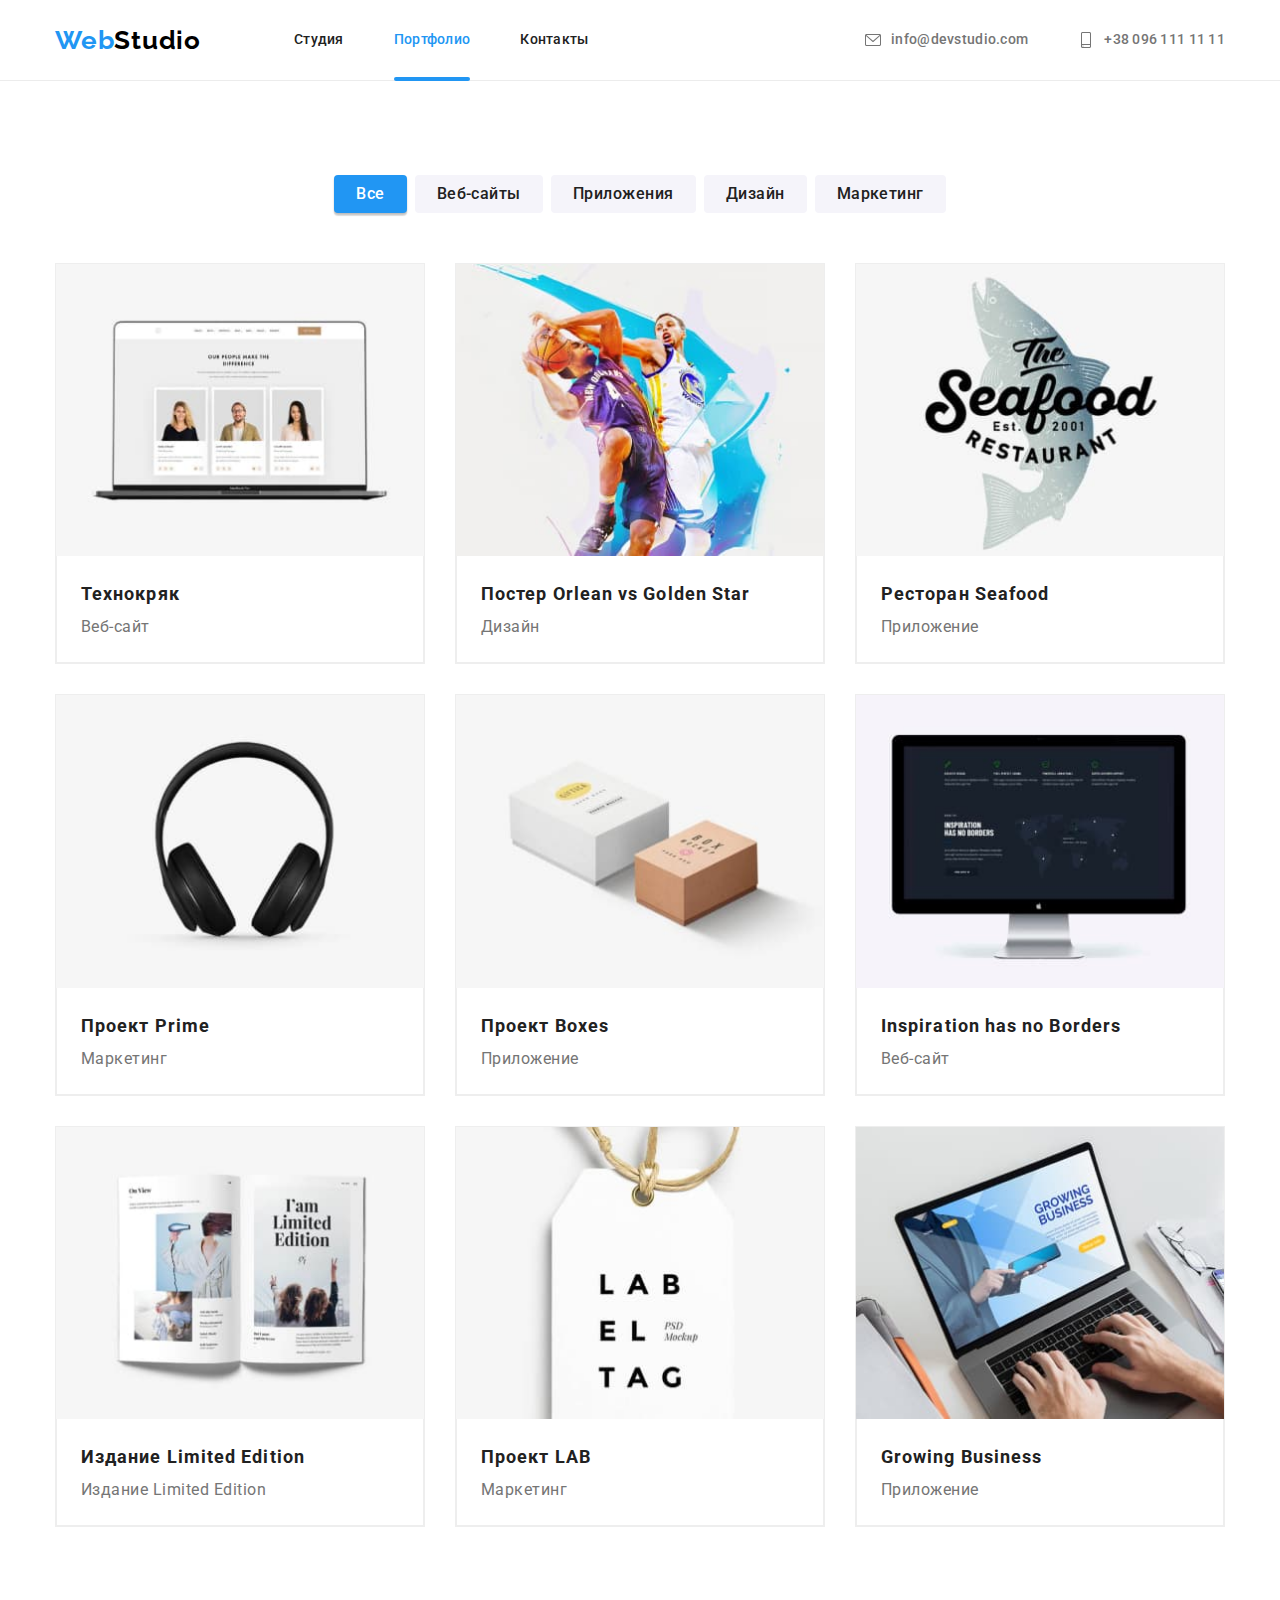
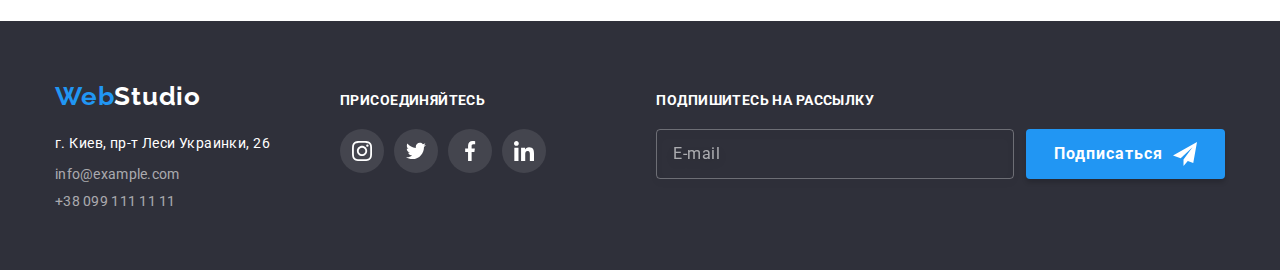
==== commit c32a9560: "fix style connect" ====
--- a/portfolio.html
+++ b/portfolio.html
@@ -5,9 +5,8 @@
     <meta http-equiv="X-UA-Compatible" content="IE=edge" />
     <meta name="viewport" content="width=device-width, initial-scale=1.0" />
     <title>Портфолио</title>
-    <link rel="stylesheet" href="css/modern-normalize.css" />
-    <link rel="stylesheet" href="./css/styles.css" />
-    <link rel="stylesheet" href="/css/main.min.css" />
+    <link rel="stylesheet" href="./css/modern-normalize.css" />
+    <link rel="stylesheet" href="./css/main.min.css" />
 
     <link rel="preconnect" href="https://fonts.googleapis.com" />
     <link rel="preconnect" href="https://fonts.gstatic.com" crossorigin />
--- a/css/main.min.css
+++ b/css/main.min.css
@@ -1,2 +1,2 @@
-:root{--first-color:#ffffff;--second-color:#212121;--third-color:#757575;--accent-color:#2196f3;--background-button:#f5f4fa;--contacts-color:rgba(255,255,255,0.6);--background-first:#2f303a;--background-second:#e5e5e5;--logo-color:#000000;--hover-color:#188ce8;--icon-color:#afb1b8}body{font-family:Roboto, sans-serif;color:var(--second-color)}button{cursor:pointer}img{display:block;max-width:100%}p,h1,h2,h3,h4,h5,h6{margin:0}ul{margin:0;padding:0}.list{list-style:none}.link{text-decoration:none}.container{width:1200px;padding-left:15px;padding-right:15px;margin:0 auto}.section{padding-top:94px;padding-bottom:94px}.visually-hidden{position:absolute;width:1px;height:1px;margin:-1px;border:0;padding:0;white-space:nowrap;clip-path:inset(100%);clip:rect(0 0 0 0);overflow:hidden}.logo{font-family:Raleway;font-weight:700;font-size:26px;line-height:1.19;letter-spacing:0.03em}.header-logo{display:block;padding-top:24px;padding-bottom:24px}.header-logo-first{color:var(--accent-color);margin-right:93px}.header-logo-second{color:var(--logo-color)}.footer-logo-first{color:var(--accent-color)}.footer-logo-second{color:var(--first-color)}.current-link{color:var(--accent-color)}.header{background-color:var(--first-color);border-bottom:1px solid #ececec;width:100%}.header-link{display:block;font-weight:500;font-size:14px;line-height:1.14;letter-spacing:0.02em;padding-top:32px;padding-bottom:32px;color:var(--second-color);transition:color 250ms cubic-bezier(0.4, 0, 0.2, 1);position:relative}.header-link:hover,.header-link:focus,.header-link.current{color:var(--accent-color)}.header-link:hover::after,.header-link:focus::after,.header-link.current::after{content:'';width:100%;height:4px;border-radius:2px;background-color:var(--accent-color);position:absolute;left:0;bottom:-1px}.header-contacts{display:flex;align-items:center;font-weight:500;font-size:14px;line-height:1.14;letter-spacing:0.02em;padding-top:32px;padding-bottom:32px;color:var(--third-color);transition:color 250ms cubic-bezier(0.4, 0, 0.2, 1)}.header-contacts:focus,.header-contacts:hover{color:var(--accent-color)}.header-navi{display:flex;align-items:center}.header-container{display:flex;align-items:center}.header-list{display:flex}.header-item{display:block;margin-right:50px}.header-item:last-child{margin-right:0}.contact-item{display:flex;align-items:center;justify-content:center;margin-right:50px}.contact-item:last-child{margin-right:0px}.contact-item-icon{fill:currentColor;margin-right:10px}.contact-list{display:flex;margin-left:auto;justify-content:center;align-items:center}.footer-main{background-color:var(--background-first);padding-top:60px;padding-bottom:60px}.footer-logo{display:block;margin-bottom:20px}.footer-item:not(:last-child){margin-bottom:9px}.footer-link{font-size:14px;line-height:1.14;letter-spacing:0.02em;color:var(--second-color);transition:color 250ms cubic-bezier(0.4, 0, 0.2, 1)}.footer-link:hover,.footer-link:focus{color:var(--accent-color)}.footer-contacts{font-size:14px;font-style:normal;line-height:1.14;letter-spacing:0.02em;color:var(--contacts-color);transition:color 250ms cubic-bezier(0.4, 0, 0.2, 1)}.footer-contacts:hover,.footer-contacts:focus{color:var(--accent-color)}.footer-address{font-size:14px;font-style:normal;line-height:1.71;letter-spacing:0.03em;color:var(--first-color);transition:color 250ms cubic-bezier(0.4, 0, 0.2, 1)}.footer-address:hover,.footer-address:focus{color:var(--accent-color)}.footer-all{display:flex;align-items:baseline}.footer-join{justify-content:center;align-items:center;margin-top:0px;margin-left:70px}.footer-join-title{font-weight:700;font-size:14px;line-height:1.14;letter-spacing:0.03em;text-align:left;text-transform:uppercase;color:var(--first-color);margin-bottom:20px}.footer-social-list{display:flex;justify-content:center}.footer-social-item{width:44px;height:44px}.footer-social-item+.footer-social-item{margin-left:10px}.footer-social-link{display:flex;align-items:center;justify-content:center;width:100%;height:100%;border-radius:50%;background-color:rgba(255,255,255,0.1);transition:background-color 250ms cubic-bezier(0.4, 0, 0.2, 1)}.footer-social-link:hover,.footer-social-link:focus{background-color:var(--accent-color)}.footer-social-icon{fill:var(--first-color)}.mailing{justify-content:center;align-items:center;margin-top:0px;margin-left:93px}.mailing-forms{display:flex}.mailing-forms:hover,.mailing-forms:focus{color:var(--accent-color)}.mailing-title{font-weight:700;font-size:14px;line-height:1.14;letter-spacing:0.03em;text-transform:uppercase;color:var(--first-color);margin-bottom:20px}.mailing-text{border:1px solid rgba(255,255,255,0.3);box-sizing:border-box;filter:drop-shadow(0px 4px 4px rgba(0,0,0,0.15));border-radius:4px;padding:15px 16px;background-color:transparent;width:358px;color:var(--first-color)}.mailing-text::placeholder{width:358px;height:50px;font-size:16px;line-height:1.25;display:flex;align-items:center;letter-spacing:0.03em;color:rgba(255,255,255,0.6)}.mailing-btn{display:flex;justify-content:center;align-items:center;padding:10px 28px;font-weight:700;font-size:16px;line-height:1.87;display:flex;align-items:center;text-align:center;letter-spacing:0.06em;color:var(--first-color);border:none;box-shadow:0px 4px 4px rgba(0,0,0,0.15);border-radius:4px;background:var(--accent-color);margin-left:12px}.send-icon{margin-left:10px}.about{background-color:var(--first-color);padding-top:0}.about-list{display:flex}.about-item{position:relative}.about-item:not(:last-child){margin-right:30px}.about-title{font-weight:700;font-size:36px;line-height:1.17;text-align:center;letter-spacing:0.03em;color:var(--second-color);margin-bottom:50px}.about-top-text{display:flex;justify-content:center;align-items:center;width:370px;height:70px;font-weight:700;font-size:14px;line-height:1.14;text-align:center;letter-spacing:0.03em;text-transform:uppercase;color:var(--first-color);background-color:rgba(47,48,58,0.8);position:absolute;bottom:0}.client-title{font-weight:700px;font-size:36px;line-height:1.17;text-align:center;letter-spacing:0.03em;margin-top:0;margin-bottom:50px}.client-list{display:flex;justify-content:center}.client-item{display:flex;align-items:center;justify-content:center;width:170px;height:92px}.client-item+.client-item{margin-left:30px}.client-link{display:flex;align-items:center;justify-content:center;width:100%;height:100%;color:var(--icon-color);border:1px solid #afb1b8;border-radius:4px;transition:color 250ms cubic-bezier(0.4, 0, 0.2, 1),border-color 250ms cubic-bezier(0.4, 0, 0.2, 1)}.client-link:focus,.client-link:hover{color:var(--accent-color);border-color:var(--accent-color)}.client-icon{fill:currentColor}.features{background-color:var(--first-color)}.features-icon-list{display:flex;justify-content:center}.features-icon-item{display:flex;align-items:center;justify-content:center;width:270px;height:120px;background-color:var(--background-button);margin-bottom:30px}.features-icon-item+.features-icon-item{margin-left:30px}.features-list{display:flex}.features-item{max-width:270px}.features-item:not(:last-child){margin-right:30px}.features-func{font-weight:700;font-size:14px;line-height:1.14;letter-spacing:0.03em;text-transform:uppercase;color:var(--second-color);margin-bottom:10px}.features-text{font-size:14px;line-height:1.71;letter-spacing:0.03em;color:var(--third-color)}.main-work{background-image:linear-gradient(rgba(47,48,58,0.4), rgba(47,48,58,0.4)),url(../images/Img_bg.jpg);background-repeat:no-repeat;background-size:cover;background-position:center;margin-left:auto;margin-right:auto;max-width:1600px;text-align:center;padding-top:200px;padding-bottom:200px}.main-container{width:696px}.main-title{font-weight:900;font-size:44px;line-height:1.36;text-align:center;letter-spacing:0.06em;text-transform:uppercase;color:var(--first-color);margin-bottom:30px}.main-btn{font-family:Roboto;font-weight:700;font-size:16px;line-height:1.87;letter-spacing:0.06em;display:inline-block;border:none;border-radius:4px;max-height:50px;color:var(--first-color);background-color:var(--accent-color);cursor:pointer;padding:10px 32px;transition:color 250ms cubic-bezier(0.4, 0, 0.2, 1),background-color 250ms cubic-bezier(0.4, 0, 0.2, 1)}.main-btn:hover,.main-btn:focus{background-color:var(--hover-color);color:var(--first-color)}.team{background-color:var(--background-button)}.team-title{font-weight:700;font-size:36px;line-height:1.16;letter-spacing:0.03em;text-align:center;color:var(--second-color);margin-bottom:50px}.team-card{background-color:var(--first-color);box-shadow:0px 1px 3px rgba(0,0,0,0.12),0px 1px 1px rgba(0,0,0,0.14),0px 2px 1px rgba(0,0,0,0.2);border-radius:0px 0px 4px 4px;padding:30px 32px}.team-list{display:flex;flex-wrap:wrap;margin-right:-30px;margin-bottom:-30px}.team-item{flex-basis:calc(100% / 4 - 30px);margin-right:30px;margin-bottom:30px}.team-personal{font-weight:500;font-size:16px;line-height:1.19;text-align:center;letter-spacing:0.03em;color:var(--second-color);margin-bottom:10px}.team-text{font-size:16px;line-height:1.19;letter-spacing:0.03em;text-align:center;color:var(--third-color);margin-bottom:16px}.team-social-list{display:flex;justify-content:center}.team-social-item{width:44px;height:44px}.team-social-item+.team-social-item{margin-left:10px}.team-social-link{display:flex;align-items:center;justify-content:center;width:100%;height:100%;border-radius:50%;background-color:var(--first-color);color:var(--icon-color);transition:color 250ms cubic-bezier(0.4, 0, 0.2, 1),background-color 250ms cubic-bezier(0.4, 0, 0.2, 1)}.team-social-link:hover,.team-social-link:focus{background-color:var(--accent-color);color:var(--first-color)}.team-social-icon{fill:currentColor}.filter{background-color:var(--first-color)}.filter-list{display:flex;justify-content:center;margin-bottom:50px}.filter-item:not(:last-child){margin-right:8px}.filter-btn{font-family:Roboto;font-weight:500;font-size:16px;line-height:1.62;text-align:center;letter-spacing:0.03em;cursor:pointer;background-color:var(--background-button);color:var(--second-color);border:none;border-radius:4px;margin-right:8px;padding:6px 22px;transition:color 250ms cubic-bezier(0.4, 0, 0.2, 1),background-color 250ms cubic-bezier(0.4, 0, 0.2, 1),box-shadow 250ms cubic-bezier(0.4, 0, 0.2, 1)}.filter-btn:last-child{margin-right:0}.filter-btn:hover,.filter-btn:focus{background-color:var(--accent-color);color:var(--first-color);border:none;box-shadow:0px 3px 1px rgba(0,0,0,0.1),0px 1px 2px rgba(0,0,0,0.08),0px 2px 2px rgba(0,0,0,0.12)}.current-btn{background-color:var(--accent-color);color:var(--first-color);border:none;box-shadow:0px 3px 1px rgba(0,0,0,0.1),0px 1px 2px rgba(0,0,0,0.08),0px 2px 2px rgba(0,0,0,0.12)}.work-list{display:flex;flex-wrap:wrap;margin-right:-30px;margin-bottom:-30px}.work-item{flex-basis:calc(100% / 3 - 30px);margin-right:30px;margin-bottom:30px}.work-item-wrap{position:relative;overflow:hidden}.work-top-text{font-size:18px;line-height:1.56;letter-spacing:0.03em;color:var(--first-color);background-color:rgba(33,150,243,0.9);padding:63px 24px;position:absolute;top:0;left:0;width:370px;height:100%;transition:transform 250ms cubic-bezier(0.4, 0, 0.2, 1);transform:translateY(101%);overflow:auto}.work-focus-link{display:block;border:1px solid #eee;background-color:var(--first-color);transition:box-shadow 250ms cubic-bezier(0.4, 0, 0.2, 1)}.work-focus-link:hover,.work-focus-link:focus{box-shadow:0px 4px 4px 0px rgba(0,0,0,0.25);opacity:1}.work-focus-link:hover .work-top-text,.work-focus-link:hover .work-top-text,.work-focus-link:focus .work-top-text,.work-focus-link:focus .work-top-text{transform:translateY(0)}.work-about{box-sizing:border-box;padding:20px 24px;border:1px solid #eee;border-top:none}.work-title{font-weight:700;font-size:18px;line-height:2;letter-spacing:0.06em;color:var(--second-color)}.work-text{font-size:16px;line-height:1.87;letter-spacing:0.03em;color:var(--third-color)}.dropwindow{width:100vw;height:100vh;background-color:rgba(0,0,0,0.2);position:fixed;top:0;left:0;transition:opacity 250ms, visibility 250ms}.modal{width:528px;min-height:581px;background-color:var(--first-color);border-radius:4px;position:absolute;top:50%;left:50%;transform:translate(-50%, -50%);padding:40px}.modal-close{position:absolute;top:8px;right:8px;width:30px;height:30px;border-radius:50%;border:1px solid rgba(0,0,0,0.1);background-color:transparent;display:flex;align-items:center;justify-content:center}.close-icon:hover,.close-icon:focus{fill:var(--accent-color)}.is-hidden{visibility:hidden;opacity:0;pointer-events:none}.modal-title{font-weight:700;font-size:20px;line-height:1.15;text-align:center;letter-spacing:0.03em;color:var(--second-color);margin-bottom:12px}.modal-form-field{margin-bottom:10px}.input-modal-wrap{position:relative}.input-icon{position:absolute;top:50%;transform:translateY(-50%);left:12px;transition:fill 250ms cubic-bezier(0.4, 0, 0.2, 1)}.modal-input{width:100%;height:40px;border:1px solid rgba(33,33,33,0.2);box-sizing:border-box;border-radius:4px;padding-left:42px;padding-right:16px;background-color:transparent;transition:border-color 250ms cubic-bezier(0.4, 0, 0.2, 1)}.modal-input:focus,.modal-input:hover{border-color:var(--accent-color)}.modal-input:focus+.input-icon,.modal-input:hover+.input-icon{fill:var(--accent-color)}.form-btn{display:block;margin:0 auto;padding:10px 56px}.modal-input-text{display:block;font-size:12px;line-height:1.17;letter-spacing:0.01em;color:var(--third-color);margin-bottom:4px}.modal-text-area{width:100%;height:120px;border:1px solid rgba(33,33,33,0.2);box-sizing:border-box;border-radius:4px;padding:12px 16px;outline:none;resize:none}.modal-text-area::placeholder{font-size:12px;line-height:1.17;letter-spacing:0.01em;color:rgba(117,117,117,0.5)}.modal-check-text{font-size:14px;line-height:1.71;letter-spacing:0.03em;color:var(--third-color);display:flex;position:relative;align-items:center}.modal-check-text span{width:16px;height:15px;border-radius:2px;margin-right:7px;border:1px solid #000000;display:flex;align-items:center;justify-content:center}.modal-check:checked+.modal-check-text span{background-color:var(--accent-color);border:none}.icon-check{fill:var(--first-color)}.modal-check-link{color:var(--accent-color);text-decoration-line:underline}
+:root{--first-color:#ffffff;--second-color:#212121;--third-color:#757575;--accent-color:#2196f3;--background-button:#f5f4fa;--contacts-color:rgba(255,255,255,0.6);--background-first:#2f303a;--background-second:#e5e5e5;--logo-color:#000000;--hover-color:#188ce8;--icon-color:#afb1b8}body{font-family:Roboto, sans-serif;color:var(--second-color)}button{cursor:pointer}img{display:block;max-width:100%}p,h1,h2,h3,h4,h5,h6{margin:0}ul{margin:0;padding:0}.list{list-style:none}.link{text-decoration:none}.container{width:1200px;padding-left:15px;padding-right:15px;margin:0 auto}.section{padding-top:94px;padding-bottom:94px}.visually-hidden{position:absolute;width:1px;height:1px;margin:-1px;border:0;padding:0;white-space:nowrap;clip-path:inset(100%);clip:rect(0 0 0 0);overflow:hidden}.logo{font-family:Raleway;font-weight:700;font-size:26px;line-height:1.19;letter-spacing:0.03em}.header-logo{display:block;padding-top:24px;padding-bottom:24px}.header-logo-first{color:var(--accent-color);margin-right:93px}.header-logo-second{color:var(--logo-color)}.footer-logo-first{color:var(--accent-color)}.footer-logo-second{color:var(--first-color)}.current-link{color:var(--accent-color)}.header{background-color:var(--first-color);border-bottom:1px solid #ececec;width:100%}.header-link{display:block;font-weight:500;font-size:14px;line-height:1.14;letter-spacing:0.02em;padding-top:32px;padding-bottom:32px;color:var(--second-color);transition:color 250ms cubic-bezier(0.4, 0, 0.2, 1);position:relative}.header-link:hover,.header-link:focus,.header-link.current{color:var(--accent-color)}.header-link:hover::after,.header-link:focus::after,.header-link.current::after{content:'';width:100%;height:4px;border-radius:2px;background-color:var(--accent-color);position:absolute;left:0;bottom:-1px}.header-contacts{display:flex;align-items:center;font-weight:500;font-size:14px;line-height:1.14;letter-spacing:0.02em;padding-top:32px;padding-bottom:32px;color:var(--third-color);transition:color 250ms cubic-bezier(0.4, 0, 0.2, 1)}.header-contacts:focus,.header-contacts:hover{color:var(--accent-color)}.header-navi{display:flex;align-items:center}.header-container{display:flex;align-items:center}.header-list{display:flex}.header-item{display:block;margin-right:50px}.header-item:last-child{margin-right:0}.contact-item{display:flex;align-items:center;justify-content:center;margin-right:50px}.contact-item:last-child{margin-right:0px}.contact-item-icon{fill:currentColor;margin-right:10px}.contact-list{display:flex;margin-left:auto;justify-content:center;align-items:center}.footer-main{background-color:var(--background-first);padding-top:60px;padding-bottom:60px}.footer-logo{display:block;margin-bottom:20px}.footer-item:not(:last-child){margin-bottom:9px}.footer-link{font-size:14px;line-height:1.14;letter-spacing:0.02em;color:var(--second-color);transition:color 250ms cubic-bezier(0.4, 0, 0.2, 1)}.footer-link:hover,.footer-link:focus{color:var(--accent-color)}.footer-contacts{font-size:14px;font-style:normal;line-height:1.14;letter-spacing:0.02em;color:var(--contacts-color);transition:color 250ms cubic-bezier(0.4, 0, 0.2, 1)}.footer-contacts:hover,.footer-contacts:focus{color:var(--accent-color)}.footer-address{font-size:14px;font-style:normal;line-height:1.71;letter-spacing:0.03em;color:var(--first-color);transition:color 250ms cubic-bezier(0.4, 0, 0.2, 1)}.footer-address:hover,.footer-address:focus{color:var(--accent-color)}.footer-all{display:flex;align-items:baseline}.footer-join{justify-content:center;align-items:center;margin-top:0px;margin-left:70px}.footer-join-title{font-weight:700;font-size:14px;line-height:1.14;letter-spacing:0.03em;text-align:left;text-transform:uppercase;color:var(--first-color);margin-bottom:20px}.footer-social-list{display:flex;justify-content:center}.footer-social-item{width:44px;height:44px}.footer-social-item+.footer-social-item{margin-left:10px}.footer-social-link{display:flex;align-items:center;justify-content:center;width:100%;height:100%;border-radius:50%;background-color:rgba(255,255,255,0.1);transition:background-color 250ms cubic-bezier(0.4, 0, 0.2, 1)}.footer-social-link:hover,.footer-social-link:focus{background-color:var(--accent-color)}.footer-social-icon{fill:var(--first-color)}.mailing{justify-content:center;align-items:center;margin-top:0px;margin-left:auto}.mailing-forms{display:flex}.mailing-forms:hover,.mailing-forms:focus{color:var(--accent-color)}.mailing-title{font-weight:700;font-size:14px;line-height:1.14;letter-spacing:0.03em;text-transform:uppercase;color:var(--first-color);margin-bottom:20px}.mailing-text{border:1px solid rgba(255,255,255,0.3);box-sizing:border-box;filter:drop-shadow(0px 4px 4px rgba(0,0,0,0.15));border-radius:4px;padding:15px 16px;background-color:transparent;width:358px;color:var(--first-color)}.mailing-text::placeholder{width:358px;height:50px;font-size:16px;line-height:1.25;display:flex;align-items:center;letter-spacing:0.03em;color:rgba(255,255,255,0.6)}.mailing-btn{display:flex;justify-content:center;align-items:center;padding:10px 28px;font-weight:700;font-size:16px;line-height:1.87;display:flex;align-items:center;text-align:center;letter-spacing:0.06em;color:var(--first-color);border:none;box-shadow:0px 4px 4px rgba(0,0,0,0.15);border-radius:4px;background:var(--accent-color);margin-left:12px}.send-icon{margin-left:10px}.about{background-color:var(--first-color);padding-top:0}.about-list{display:flex}.about-item{position:relative}.about-item:not(:last-child){margin-right:30px}.about-title{font-weight:700;font-size:36px;line-height:1.17;text-align:center;letter-spacing:0.03em;color:var(--second-color);margin-bottom:50px}.about-top-text{display:flex;justify-content:center;align-items:center;width:370px;height:70px;font-weight:700;font-size:14px;line-height:1.14;text-align:center;letter-spacing:0.03em;text-transform:uppercase;color:var(--first-color);background-color:rgba(47,48,58,0.8);position:absolute;bottom:0}.client-title{font-weight:700px;font-size:36px;line-height:1.17;text-align:center;letter-spacing:0.03em;margin-top:0;margin-bottom:50px}.client-list{display:flex;justify-content:center}.client-item{display:flex;align-items:center;justify-content:center;width:170px;height:92px}.client-item+.client-item{margin-left:30px}.client-link{display:flex;align-items:center;justify-content:center;width:100%;height:100%;color:var(--icon-color);border:1px solid #afb1b8;border-radius:4px;transition:color 250ms cubic-bezier(0.4, 0, 0.2, 1),border-color 250ms cubic-bezier(0.4, 0, 0.2, 1)}.client-link:focus,.client-link:hover{color:var(--accent-color);border-color:var(--accent-color)}.client-icon{fill:currentColor}.features{background-color:var(--first-color)}.features-icon-list{display:flex;justify-content:center}.features-icon-item{display:flex;align-items:center;justify-content:center;width:270px;height:120px;background-color:var(--background-button);margin-bottom:30px}.features-icon-item+.features-icon-item{margin-left:30px}.features-list{display:flex}.features-item{max-width:270px}.features-item:not(:last-child){margin-right:30px}.features-func{font-weight:700;font-size:14px;line-height:1.14;letter-spacing:0.03em;text-transform:uppercase;color:var(--second-color);margin-bottom:10px}.features-text{font-size:14px;line-height:1.71;letter-spacing:0.03em;color:var(--third-color)}.main-work{background-image:linear-gradient(rgba(47,48,58,0.4), rgba(47,48,58,0.4)),url(../images/Img_bg.jpg);background-repeat:no-repeat;background-size:cover;background-position:center;margin-left:auto;margin-right:auto;max-width:1600px;text-align:center;padding-top:200px;padding-bottom:200px}.main-container{width:696px}.main-title{font-weight:900;font-size:44px;line-height:1.36;text-align:center;letter-spacing:0.06em;text-transform:uppercase;color:var(--first-color);margin-bottom:30px}.main-btn{font-family:Roboto;font-weight:700;font-size:16px;line-height:1.87;letter-spacing:0.06em;display:inline-block;border:none;border-radius:4px;max-height:50px;color:var(--first-color);background-color:var(--accent-color);cursor:pointer;padding:10px 32px;transition:color 250ms cubic-bezier(0.4, 0, 0.2, 1),background-color 250ms cubic-bezier(0.4, 0, 0.2, 1)}.main-btn:hover,.main-btn:focus{background-color:var(--hover-color);color:var(--first-color)}.team{background-color:var(--background-button)}.team-title{font-weight:700;font-size:36px;line-height:1.16;letter-spacing:0.03em;text-align:center;color:var(--second-color);margin-bottom:50px}.team-card{background-color:var(--first-color);box-shadow:0px 1px 3px rgba(0,0,0,0.12),0px 1px 1px rgba(0,0,0,0.14),0px 2px 1px rgba(0,0,0,0.2);border-radius:0px 0px 4px 4px;padding:30px 32px}.team-list{display:flex;flex-wrap:wrap;margin-right:-30px;margin-bottom:-30px}.team-item{flex-basis:calc(100% / 4 - 30px);margin-right:30px;margin-bottom:30px}.team-personal{font-weight:500;font-size:16px;line-height:1.19;text-align:center;letter-spacing:0.03em;color:var(--second-color);margin-bottom:10px}.team-text{font-size:16px;line-height:1.19;letter-spacing:0.03em;text-align:center;color:var(--third-color);margin-bottom:16px}.team-social-list{display:flex;justify-content:center}.team-social-item{width:44px;height:44px}.team-social-item+.team-social-item{margin-left:10px}.team-social-link{display:flex;align-items:center;justify-content:center;width:100%;height:100%;border-radius:50%;background-color:var(--first-color);color:var(--icon-color);transition:color 250ms cubic-bezier(0.4, 0, 0.2, 1),background-color 250ms cubic-bezier(0.4, 0, 0.2, 1)}.team-social-link:hover,.team-social-link:focus{background-color:var(--accent-color);color:var(--first-color)}.team-social-icon{fill:currentColor}.filter{background-color:var(--first-color)}.filter-list{display:flex;justify-content:center;margin-bottom:50px}.filter-item:not(:last-child){margin-right:8px}.filter-btn{font-family:Roboto;font-weight:500;font-size:16px;line-height:1.62;text-align:center;letter-spacing:0.03em;cursor:pointer;background-color:var(--background-button);color:var(--second-color);border:none;border-radius:4px;margin-right:8px;padding:6px 22px;transition:color 250ms cubic-bezier(0.4, 0, 0.2, 1),background-color 250ms cubic-bezier(0.4, 0, 0.2, 1),box-shadow 250ms cubic-bezier(0.4, 0, 0.2, 1)}.filter-btn:last-child{margin-right:0}.filter-btn:hover,.filter-btn:focus{background-color:var(--accent-color);color:var(--first-color);border:none;box-shadow:0px 3px 1px rgba(0,0,0,0.1),0px 1px 2px rgba(0,0,0,0.08),0px 2px 2px rgba(0,0,0,0.12)}.current-btn{background-color:var(--accent-color);color:var(--first-color);border:none;box-shadow:0px 3px 1px rgba(0,0,0,0.1),0px 1px 2px rgba(0,0,0,0.08),0px 2px 2px rgba(0,0,0,0.12)}.work-list{display:flex;flex-wrap:wrap;margin-right:-30px;margin-bottom:-30px}.work-item{flex-basis:calc(100% / 3 - 30px);margin-right:30px;margin-bottom:30px}.work-item-wrap{position:relative;overflow:hidden}.work-top-text{font-size:18px;line-height:1.56;letter-spacing:0.03em;color:var(--first-color);background-color:rgba(33,150,243,0.9);padding:63px 24px;position:absolute;top:0;left:0;width:370px;height:100%;transition:transform 250ms cubic-bezier(0.4, 0, 0.2, 1);transform:translateY(101%);overflow:auto}.work-focus-link{display:block;border:1px solid #eee;background-color:var(--first-color);transition:box-shadow 250ms cubic-bezier(0.4, 0, 0.2, 1)}.work-focus-link:hover,.work-focus-link:focus{box-shadow:0px 4px 4px 0px rgba(0,0,0,0.25);opacity:1}.work-focus-link:hover .work-top-text,.work-focus-link:hover .work-top-text,.work-focus-link:focus .work-top-text,.work-focus-link:focus .work-top-text{transform:translateY(0)}.work-about{box-sizing:border-box;padding:20px 24px;border:1px solid #eee;border-top:none}.work-title{font-weight:700;font-size:18px;line-height:2;letter-spacing:0.06em;color:var(--second-color)}.work-text{font-size:16px;line-height:1.87;letter-spacing:0.03em;color:var(--third-color)}.dropwindow{width:100vw;height:100vh;background-color:rgba(0,0,0,0.2);position:fixed;top:0;left:0;transition:opacity 250ms, visibility 250ms}.modal{width:528px;min-height:581px;background-color:var(--first-color);border-radius:4px;position:absolute;top:50%;left:50%;transform:translate(-50%, -50%);padding:40px}.modal-close{position:absolute;top:8px;right:8px;width:30px;height:30px;border-radius:50%;border:1px solid rgba(0,0,0,0.1);background-color:transparent;display:flex;align-items:center;justify-content:center;transition:fill 250ms cubic-bezier(0.4, 0, 0.2, 1),border 250ms cubic-bezier(0.4, 0, 0.2, 1)}.modal-close:focus,.modal-close:hover{fill:var(--accent-color);border:1px solid var(--accent-color)}.is-hidden{visibility:hidden;opacity:0;pointer-events:none}.modal-title{font-weight:700;font-size:20px;line-height:1.15;text-align:center;letter-spacing:0.03em;color:var(--second-color);margin-bottom:12px}.modal-form-field{margin-bottom:10px}.comment-text{margin-bottom:20px}.checkbox-form-field{margin-bottom:30px;display:flex;align-items:center;justify-content:center}.input-modal-wrap{position:relative}.input-icon{position:absolute;top:50%;transform:translateY(-50%);left:12px;transition:fill 250ms cubic-bezier(0.4, 0, 0.2, 1)}.modal-input{width:100%;height:40px;border:1px solid rgba(33,33,33,0.2);box-sizing:border-box;border-radius:4px;padding-left:42px;padding-right:16px;background-color:transparent;transition:border-color 250ms cubic-bezier(0.4, 0, 0.2, 1)}.modal-input:focus,.modal-input:hover{border-color:var(--accent-color)}.modal-input:focus+.input-icon,.modal-input:hover+.input-icon{fill:var(--accent-color)}.form-btn{display:block;margin:0 auto;padding:10px 56px}.modal-input-text{display:block;font-size:12px;line-height:1.17;letter-spacing:0.01em;color:var(--third-color);margin-bottom:4px}.modal-text-area{width:100%;height:120px;border:1px solid rgba(33,33,33,0.2);box-sizing:border-box;border-radius:4px;padding:12px 16px;outline:none;resize:none}.modal-text-area::placeholder{font-size:12px;line-height:1.17;letter-spacing:0.01em;color:rgba(117,117,117,0.5)}.modal-check-text{font-size:14px;line-height:1.71;letter-spacing:0.03em;color:var(--third-color);display:flex;position:relative;align-items:center}.modal-check-text span{width:16px;height:15px;border-radius:2px;margin-right:7px;border:1px solid #000000;display:flex;align-items:center;justify-content:center;transition:border 250ms cubic-bezier(0.4, 0, 0.2, 1)}.modal-check-text span:focus,.modal-check-text span:hover{border:1px solid var(--accent-color)}.modal-check:checked+.modal-check-text span{background-color:var(--accent-color);border:none}.icon-check{fill:var(--first-color)}.modal-check-link{color:var(--accent-color);text-decoration-line:underline}
 /*# sourceMappingURL=main.min.css.map */